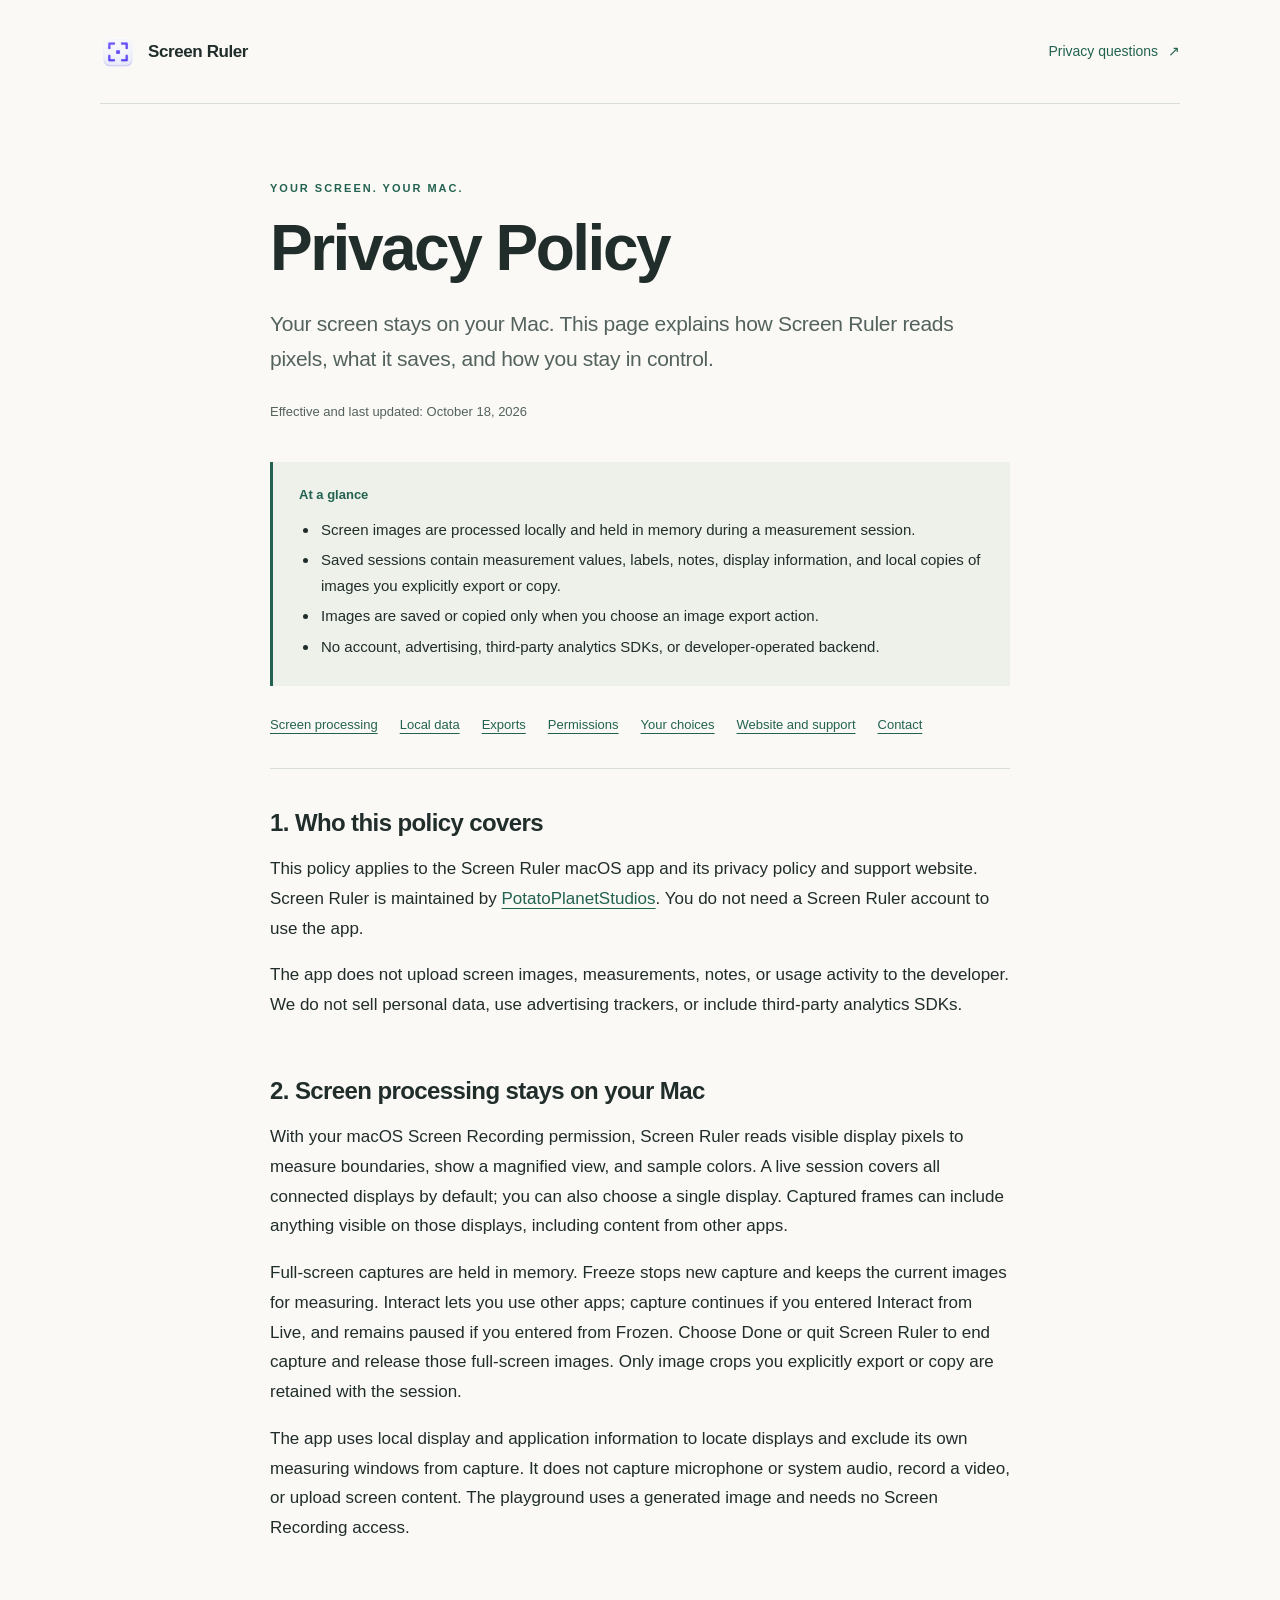
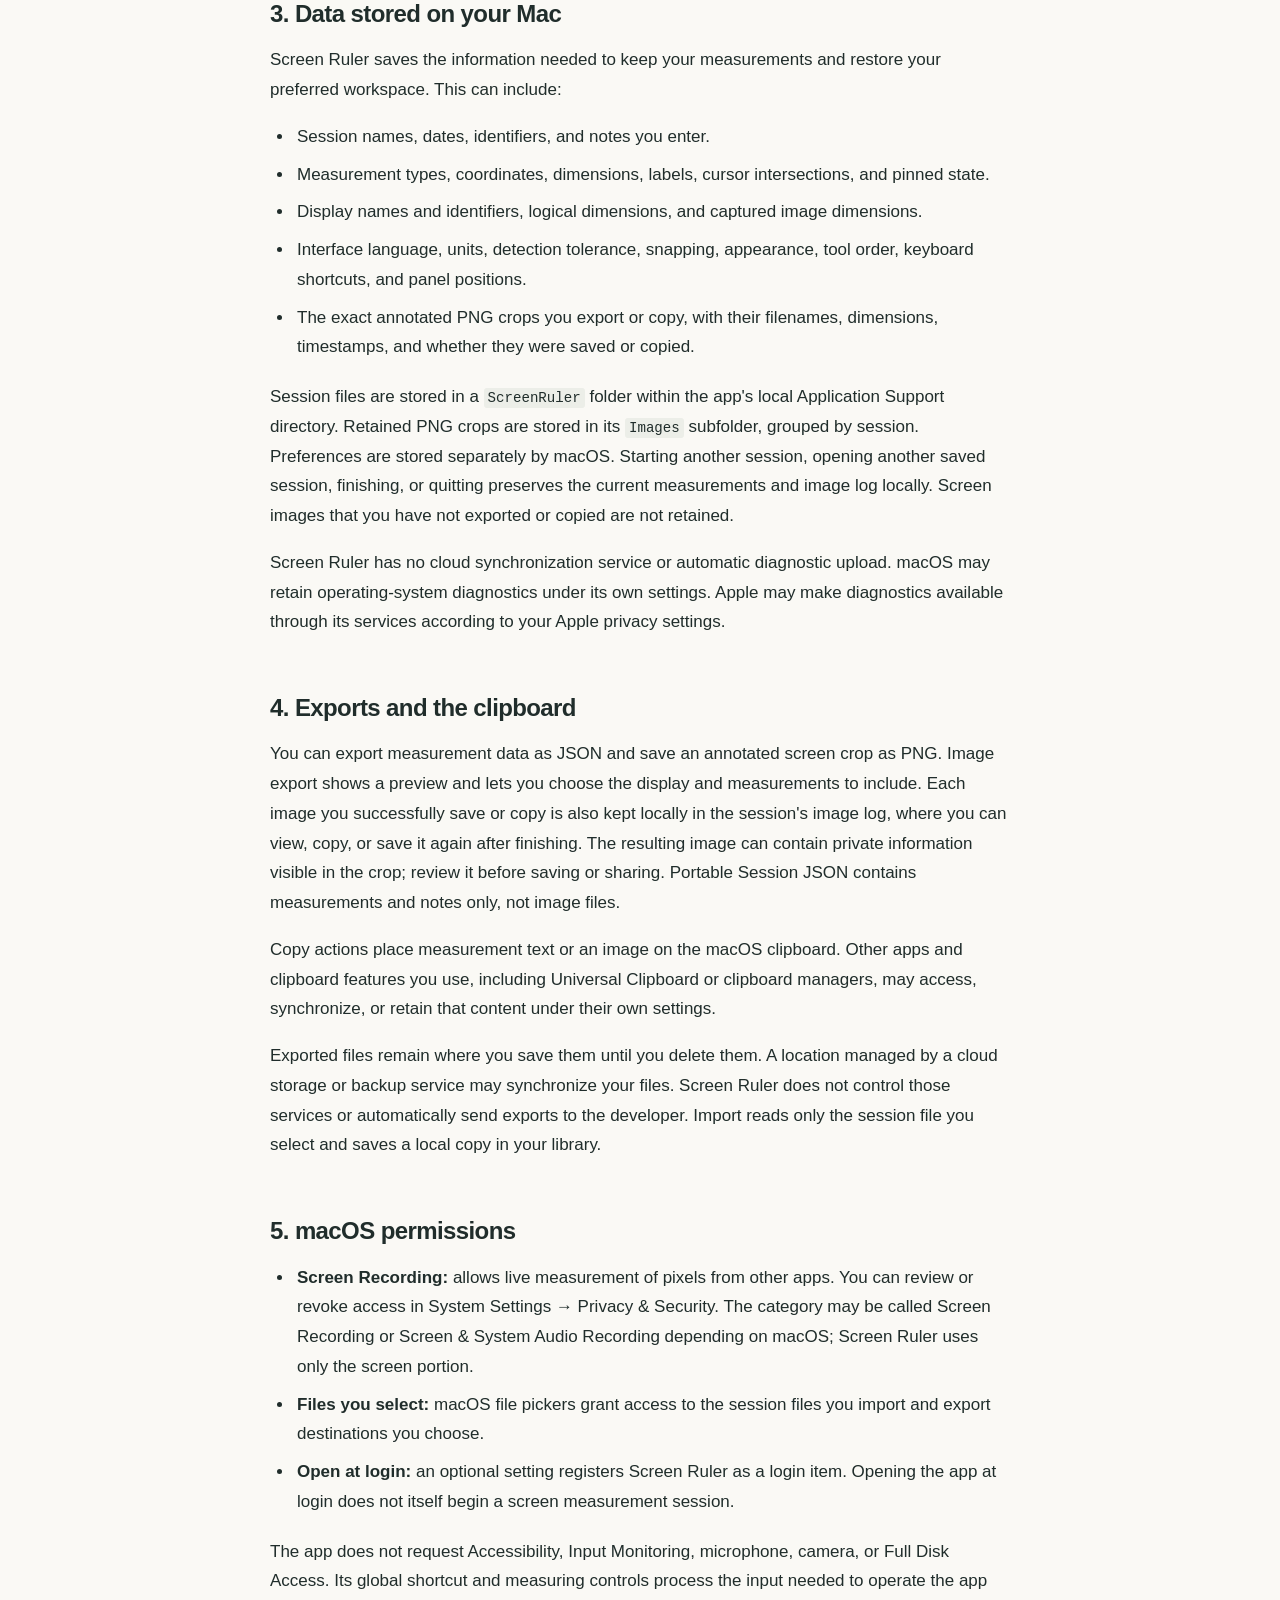
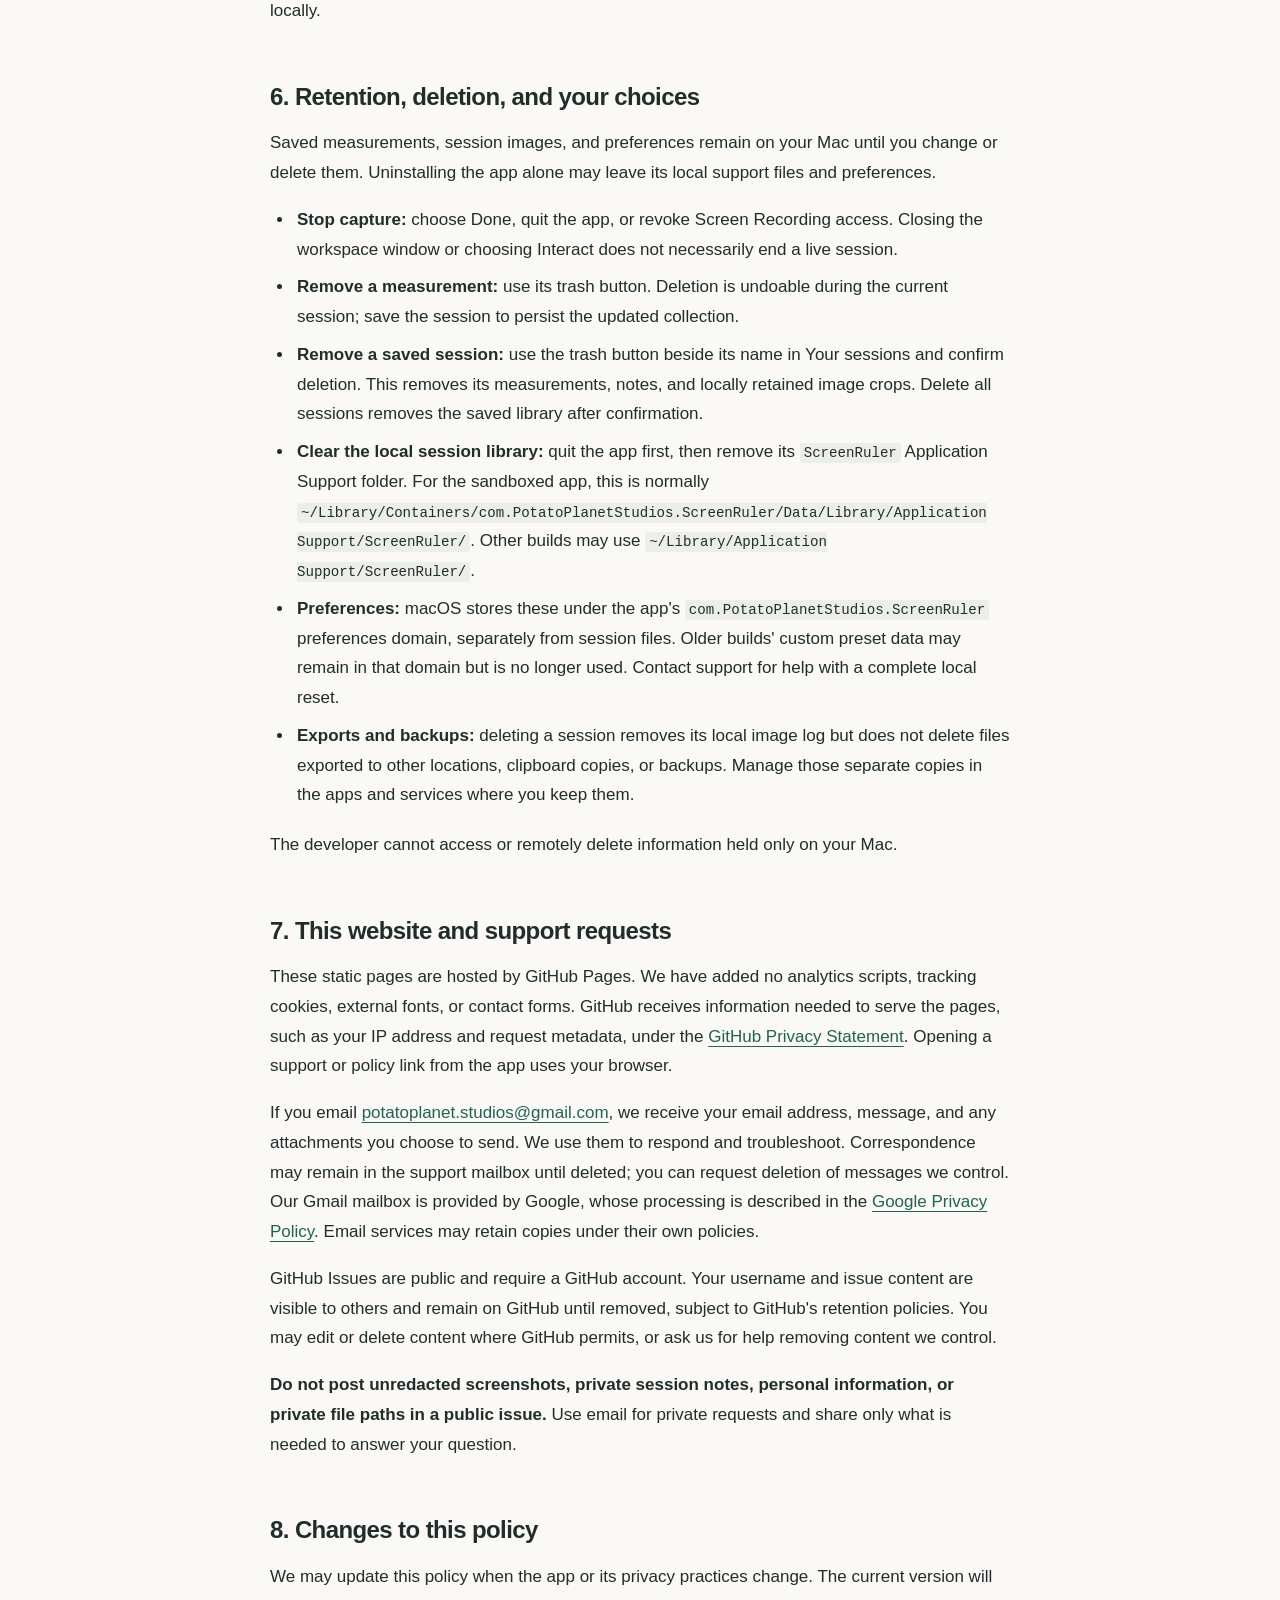
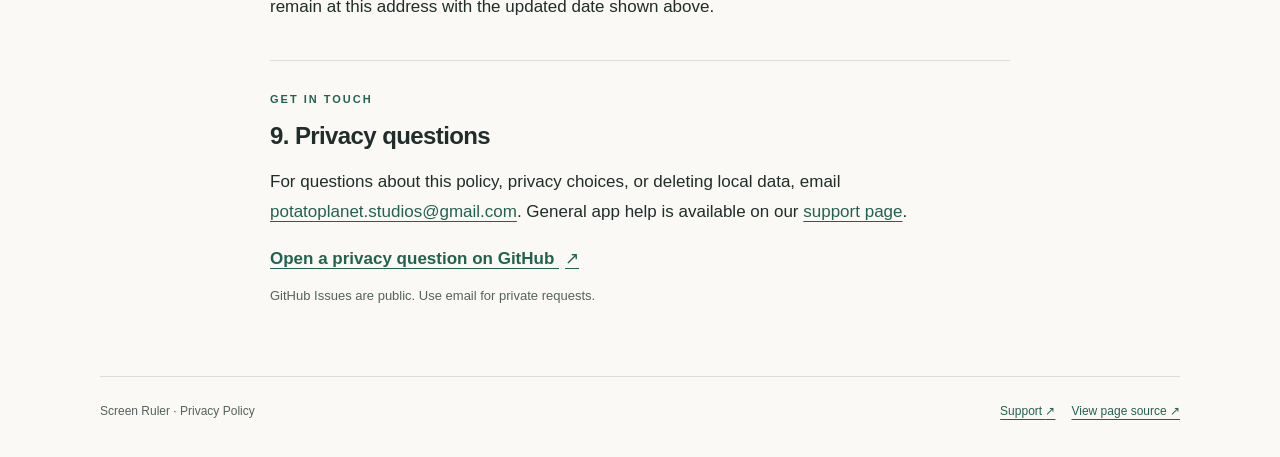
==== index.html @ 1a34c749 "Use Playground in support and privacy wording" ====
<!doctype html>
<html lang="en">
  <head>
    <meta charset="utf-8">
    <meta name="viewport" content="width=device-width, initial-scale=1">
    <meta name="description" content="Screen Ruler privacy policy: local screen processing, saved measurements, image exports, permissions, and your privacy choices.">
    <meta name="color-scheme" content="light">
    <title>Privacy Policy · Screen Ruler</title>
    <link rel="canonical" href="https://potatoplaneta.github.io/screen-ruler-privacy/">
    <link rel="icon" type="image/png" sizes="32x32" href="favicon-32.png?v=datum-1">
    <link rel="icon" type="image/png" sizes="16x16" href="favicon-16.png?v=datum-1">
    <link rel="stylesheet" href="styles.css">
  </head>
  <body>
    <a class="skip-link" href="#policy">Skip to privacy policy</a>
    <header class="site-header">
      <a class="brand" href="./" aria-label="Screen Ruler privacy policy home">
        <img src="app-icon.png?v=datum-1" srcset="app-icon.png?v=datum-1 1x, app-icon-512.png?v=datum-1 2x" alt="" width="36" height="36">
        <span>Screen Ruler</span>
      </a>
      <a class="header-link" href="#contact">Privacy questions <span aria-hidden="true">↗</span></a>
    </header>
    <main id="policy">
      <div class="introduction">
        <p class="eyebrow">YOUR SCREEN. YOUR MAC.</p>
        <h1>Privacy Policy</h1>
        <p class="lead">Your screen stays on your Mac. This page explains how Screen Ruler reads pixels, what it saves, and how you stay in control.</p>
        <p class="updated">Effective and last updated: <time datetime="2026-10-18">October 18, 2026</time></p>
      </div>
      <aside class="overview" aria-label="Privacy at a glance">
        <p>At a glance</p>
        <ul>
          <li>Screen images are processed locally and held in memory during a measurement session.</li>
          <li>Saved sessions contain measurement values, labels, notes, display information, and local copies of images you explicitly export or copy.</li>
          <li>Images are saved or copied only when you choose an image export action.</li>
          <li>No account, advertising, third-party analytics SDKs, or developer-operated backend.</li>
        </ul>
      </aside>
      <nav class="contents" aria-label="Policy sections">
        <a href="#screen">Screen processing</a>
        <a href="#local-data">Local data</a>
        <a href="#exports">Exports</a>
        <a href="#permissions">Permissions</a>
        <a href="#your-choices">Your choices</a>
        <a href="#website">Website and support</a>
        <a href="#contact">Contact</a>
      </nav>
      <section id="scope">
        <h2>1. Who this policy covers</h2>
        <p>This policy applies to the Screen Ruler macOS app and its privacy policy and support website. Screen Ruler is maintained by <a href="https://github.com/potatoplaneta">PotatoPlanetStudios</a>. You do not need a Screen Ruler account to use the app.</p>
        <p>The app does not upload screen images, measurements, notes, or usage activity to the developer. We do not sell personal data, use advertising trackers, or include third-party analytics SDKs.</p>
      </section>
      <section id="screen">
        <h2>2. Screen processing stays on your Mac</h2>
        <p>With your macOS Screen Recording permission, Screen Ruler reads visible display pixels to measure boundaries, show a magnified view, and sample colors. A live session covers all connected displays by default; you can also choose a single display. Captured frames can include anything visible on those displays, including content from other apps.</p>
        <p>Full-screen captures are held in memory. Freeze stops new capture and keeps the current images for measuring. Interact lets you use other apps; capture continues if you entered Interact from Live, and remains paused if you entered from Frozen. Choose Done or quit Screen Ruler to end capture and release those full-screen images. Only image crops you explicitly export or copy are retained with the session.</p>
        <p>The app uses local display and application information to locate displays and exclude its own measuring windows from capture. It does not capture microphone or system audio, record a video, or upload screen content. The playground uses a generated image and needs no Screen Recording access.</p>
      </section>
      <section id="local-data">
        <h2>3. Data stored on your Mac</h2>
        <p>Screen Ruler saves the information needed to keep your measurements and restore your preferred workspace. This can include:</p>
        <ul>
          <li>Session names, dates, identifiers, and notes you enter.</li>
          <li>Measurement types, coordinates, dimensions, labels, cursor intersections, and pinned state.</li>
          <li>Display names and identifiers, logical dimensions, and captured image dimensions.</li>
          <li>Interface language, units, detection tolerance, snapping, appearance, tool order, keyboard shortcuts, and panel positions.</li>
          <li>The exact annotated PNG crops you export or copy, with their filenames, dimensions, timestamps, and whether they were saved or copied.</li>
        </ul>
        <p>Session files are stored in a <code>ScreenRuler</code> folder within the app's local Application Support directory. Retained PNG crops are stored in its <code>Images</code> subfolder, grouped by session. Preferences are stored separately by macOS. Starting another session, opening another saved session, finishing, or quitting preserves the current measurements and image log locally. Screen images that you have not exported or copied are not retained.</p>
        <p>Screen Ruler has no cloud synchronization service or automatic diagnostic upload. macOS may retain operating-system diagnostics under its own settings. Apple may make diagnostics available through its services according to your Apple privacy settings.</p>
      </section>
      <section id="exports">
        <h2>4. Exports and the clipboard</h2>
        <p>You can export measurement data as JSON and save an annotated screen crop as PNG. Image export shows a preview and lets you choose the display and measurements to include. Each image you successfully save or copy is also kept locally in the session's image log, where you can view, copy, or save it again after finishing. The resulting image can contain private information visible in the crop; review it before saving or sharing. Portable Session JSON contains measurements and notes only, not image files.</p>
        <p>Copy actions place measurement text or an image on the macOS clipboard. Other apps and clipboard features you use, including Universal Clipboard or clipboard managers, may access, synchronize, or retain that content under their own settings.</p>
        <p>Exported files remain where you save them until you delete them. A location managed by a cloud storage or backup service may synchronize your files. Screen Ruler does not control those services or automatically send exports to the developer. Import reads only the session file you select and saves a local copy in your library.</p>
      </section>
      <section id="permissions">
        <h2>5. macOS permissions</h2>
        <ul>
          <li><strong>Screen Recording:</strong> allows live measurement of pixels from other apps. You can review or revoke access in System Settings → Privacy &amp; Security. The category may be called Screen Recording or Screen &amp; System Audio Recording depending on macOS; Screen Ruler uses only the screen portion.</li>
          <li><strong>Files you select:</strong> macOS file pickers grant access to the session files you import and export destinations you choose.</li>
          <li><strong>Open at login:</strong> an optional setting registers Screen Ruler as a login item. Opening the app at login does not itself begin a screen measurement session.</li>
        </ul>
        <p>The app does not request Accessibility, Input Monitoring, microphone, camera, or Full Disk Access. Its global shortcut and measuring controls process the input needed to operate the app locally.</p>
      </section>
      <section id="your-choices">
        <h2>6. Retention, deletion, and your choices</h2>
        <p>Saved measurements, session images, and preferences remain on your Mac until you change or delete them. Uninstalling the app alone may leave its local support files and preferences.</p>
        <ul>
          <li><strong>Stop capture:</strong> choose Done, quit the app, or revoke Screen Recording access. Closing the workspace window or choosing Interact does not necessarily end a live session.</li>
          <li><strong>Remove a measurement:</strong> use its trash button. Deletion is undoable during the current session; save the session to persist the updated collection.</li>
          <li><strong>Remove a saved session:</strong> use the trash button beside its name in Your sessions and confirm deletion. This removes its measurements, notes, and locally retained image crops. Delete all sessions removes the saved library after confirmation.</li>
          <li><strong>Clear the local session library:</strong> quit the app first, then remove its <code>ScreenRuler</code> Application Support folder. For the sandboxed app, this is normally <code>~/Library/Containers/com.PotatoPlanetStudios.ScreenRuler/Data/Library/Application Support/ScreenRuler/</code>. Other builds may use <code>~/Library/Application Support/ScreenRuler/</code>.</li>
          <li><strong>Preferences:</strong> macOS stores these under the app's <code>com.PotatoPlanetStudios.ScreenRuler</code> preferences domain, separately from session files. Older builds' custom preset data may remain in that domain but is no longer used. Contact support for help with a complete local reset.</li>
          <li><strong>Exports and backups:</strong> deleting a session removes its local image log but does not delete files exported to other locations, clipboard copies, or backups. Manage those separate copies in the apps and services where you keep them.</li>
        </ul>
        <p>The developer cannot access or remotely delete information held only on your Mac.</p>
      </section>
      <section id="website">
        <h2>7. This website and support requests</h2>
        <p>These static pages are hosted by GitHub Pages. We have added no analytics scripts, tracking cookies, external fonts, or contact forms. GitHub receives information needed to serve the pages, such as your IP address and request metadata, under the <a href="https://docs.github.com/en/site-policy/privacy-policies/github-general-privacy-statement">GitHub Privacy Statement</a>. Opening a support or policy link from the app uses your browser.</p>
        <p>If you email <a href="mailto:potatoplanet.studios@gmail.com">potatoplanet.studios@gmail.com</a>, we receive your email address, message, and any attachments you choose to send. We use them to respond and troubleshoot. Correspondence may remain in the support mailbox until deleted; you can request deletion of messages we control. Our Gmail mailbox is provided by Google, whose processing is described in the <a href="https://policies.google.com/privacy">Google Privacy Policy</a>. Email services may retain copies under their own policies.</p>
        <p>GitHub Issues are public and require a GitHub account. Your username and issue content are visible to others and remain on GitHub until removed, subject to GitHub's retention policies. You may edit or delete content where GitHub permits, or ask us for help removing content we control.</p>
        <p><strong>Do not post unredacted screenshots, private session notes, personal information, or private file paths in a public issue.</strong> Use email for private requests and share only what is needed to answer your question.</p>
      </section>
      <section id="changes">
        <h2>8. Changes to this policy</h2>
        <p>We may update this policy when the app or its privacy practices change. The current version will remain at this address with the updated date shown above.</p>
      </section>
      <section id="contact" class="contact">
        <p class="eyebrow">GET IN TOUCH</p>
        <h2>9. Privacy questions</h2>
        <p>For questions about this policy, privacy choices, or deleting local data, email <a href="mailto:potatoplanet.studios@gmail.com?subject=Screen%20Ruler%20privacy">potatoplanet.studios@gmail.com</a>. General app help is available on our <a href="support.html">support page</a>.</p>
        <a class="contact-link" href="https://github.com/potatoplaneta/screen-ruler-privacy/issues/new?title=Privacy%20question">Open a privacy question on GitHub <span aria-hidden="true">↗</span></a>
        <p class="contact-note">GitHub Issues are public. Use email for private requests.</p>
      </section>
    </main>
    <footer class="site-footer">
      <span>Screen Ruler · Privacy Policy</span>
      <div class="footer-links">
        <a href="support.html">Support <span aria-hidden="true">↗</span></a>
        <a href="https://github.com/potatoplaneta/screen-ruler-privacy">View page source <span aria-hidden="true">↗</span></a>
      </div>
    </footer>
  </body>
</html>
---- styles.css ----
:root {
  color-scheme: light;
  --paper: #faf9f5;
  --ink: #202d2b;
  --muted: #54625e;
  --accent: #236251;
  --line: #d9ded7;
  font-family: -apple-system, BlinkMacSystemFont, "Segoe UI", sans-serif;
  background: var(--paper);
  color: var(--ink);
  font-synthesis: none;
}

* { box-sizing: border-box; }
body { margin: 0; font-size: 17px; line-height: 1.75; }
a { color: var(--accent); text-underline-offset: 4px; text-decoration-thickness: 1px; }
a:hover { text-decoration-thickness: 2px; }
a:focus-visible { outline: 3px solid var(--accent); outline-offset: 5px; border-radius: 2px; }
.site-header, .site-footer { width: min(1080px, calc(100% - 64px)); margin: 0 auto; display: flex; align-items: center; justify-content: space-between; gap: 24px; }
.site-header { min-height: 104px; border-bottom: 1px solid var(--line); }
.brand { display: inline-flex; align-items: center; gap: 12px; color: var(--ink); font-weight: 650; letter-spacing: -.4px; text-decoration: none; }
.brand img { display: block; }
.header-link { font-size: 14px; text-decoration: none; }
.header-link span, .contact-link span { margin-left: 6px; }
main { width: min(740px, calc(100% - 48px)); margin: 0 auto; }
.introduction { padding-top: 76px; }
.eyebrow { margin: 0 0 16px; color: var(--accent); font-size: 11px; line-height: 1.5; font-weight: 750; letter-spacing: 2px; }
h1 { margin: 0 0 24px; font-size: clamp(40px, 7vw, 64px); line-height: 1.1; font-weight: 650; letter-spacing: -2.5px; }
.lead { max-width: 690px; margin: 0 0 25px; color: var(--muted); font-size: 21px; line-height: 1.65; letter-spacing: -.3px; }
.updated { margin: 0; color: var(--muted); font-size: 13px; }
.overview { margin: 38px 0 28px; padding: 22px 26px; background: #edf1e9; border-left: 3px solid var(--accent); }
.overview > p:first-child { margin: 0 0 10px; font-size: 13px; font-weight: 750; color: var(--accent); }
.overview .contact-note { margin: 12px 0 0; }
.overview ul { margin: 0; padding-left: 20px; font-size: 15px; }
.overview li { padding-left: 2px; margin: 4px 0; }
.contents { display: flex; flex-wrap: wrap; gap: 10px 22px; padding: 0 0 31px; border-bottom: 1px solid var(--line); font-size: 13px; }
section { padding-top: 38px; scroll-margin-top: 24px; }
h2 { margin: 0 0 15px; font-size: 24px; font-weight: 650; line-height: 1.35; letter-spacing: -.6px; }
section p { margin: 0 0 17px; }
section ul { margin: 0 0 20px; padding-left: 24px; }
section li { margin: 8px 0; padding-left: 3px; }
strong { font-weight: 650; }
code { font-size: .83em; font-family: ui-monospace, SFMono-Regular, Consolas, monospace; background: #eceee8; border-radius: 3px; padding: 2px 4px; overflow-wrap: anywhere; }
.contact { margin: 39px 0 68px; padding: 30px 0 0; border-top: 1px solid var(--line); }
.contact .eyebrow { margin-bottom: 12px; }
.contact-link { display: inline-block; font-weight: 650; }
.contact-note { margin-top: 12px; color: var(--muted); font-size: 13px; }
.site-footer { padding: 24px 0 35px; border-top: 1px solid var(--line); color: var(--muted); font-size: 12px; }
.footer-links { display: flex; flex-wrap: wrap; gap: 16px; }
.skip-link { position: absolute; top: 12px; left: 16px; padding: 8px 12px; z-index: 1; background: var(--paper); transform: translateY(-160%); }
.skip-link:focus { transform: translateY(0); }

@media (max-width: 600px) {
  body { font-size: 16px; }
  .site-header, .site-footer { width: calc(100% - 40px); }
  .site-header { min-height: 85px; gap: 12px; }
  .brand { font-size: 15px; gap: 9px; }
  .brand img { width: 29px; height: 29px; }
  .header-link { font-size: 12px; }
  main { width: calc(100% - 40px); }
  .introduction { padding-top: 46px; }
  h1 { letter-spacing: -1.7px; }
  .lead { font-size: 18px; }
  .overview { padding: 18px 20px; }
  h2 { font-size: 22px; }
  .contents { gap: 10px 19px; }
  .site-footer { align-items: flex-start; flex-direction: column; gap: 8px; }
}

@media print {
  :root { background: white; color: black; }
  body { font-size: 11pt; line-height: 1.5; }
  main { width: 100%; }
  .site-header, .site-footer, .contents, .skip-link { display: none; }
  .introduction { padding-top: 0; }
  h1 { font-size: 30pt; }
  .lead { font-size: 13pt; }
  section { padding-top: 18px; }
  h2 { font-size: 15pt; break-after: avoid; }
  .overview { break-inside: avoid; }
  a { color: black; }
  .contact { margin-bottom: 0; }
}
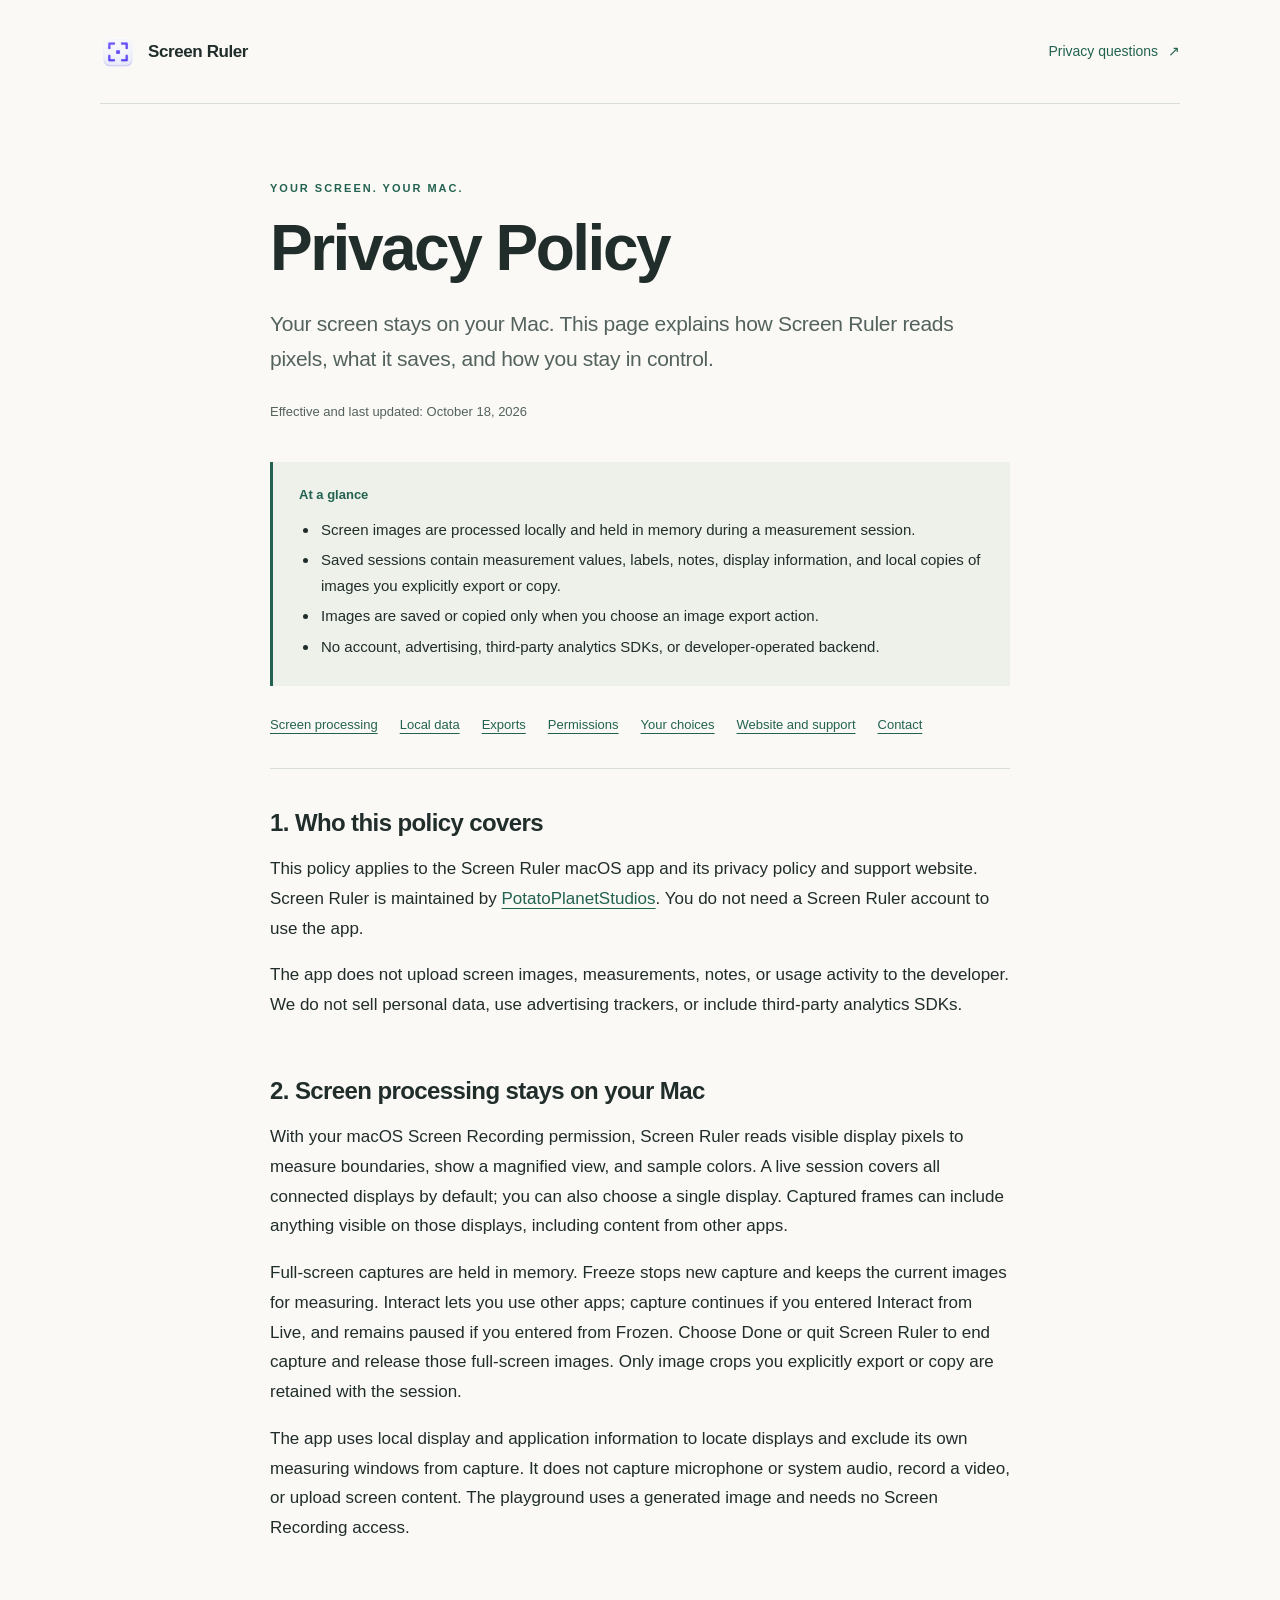
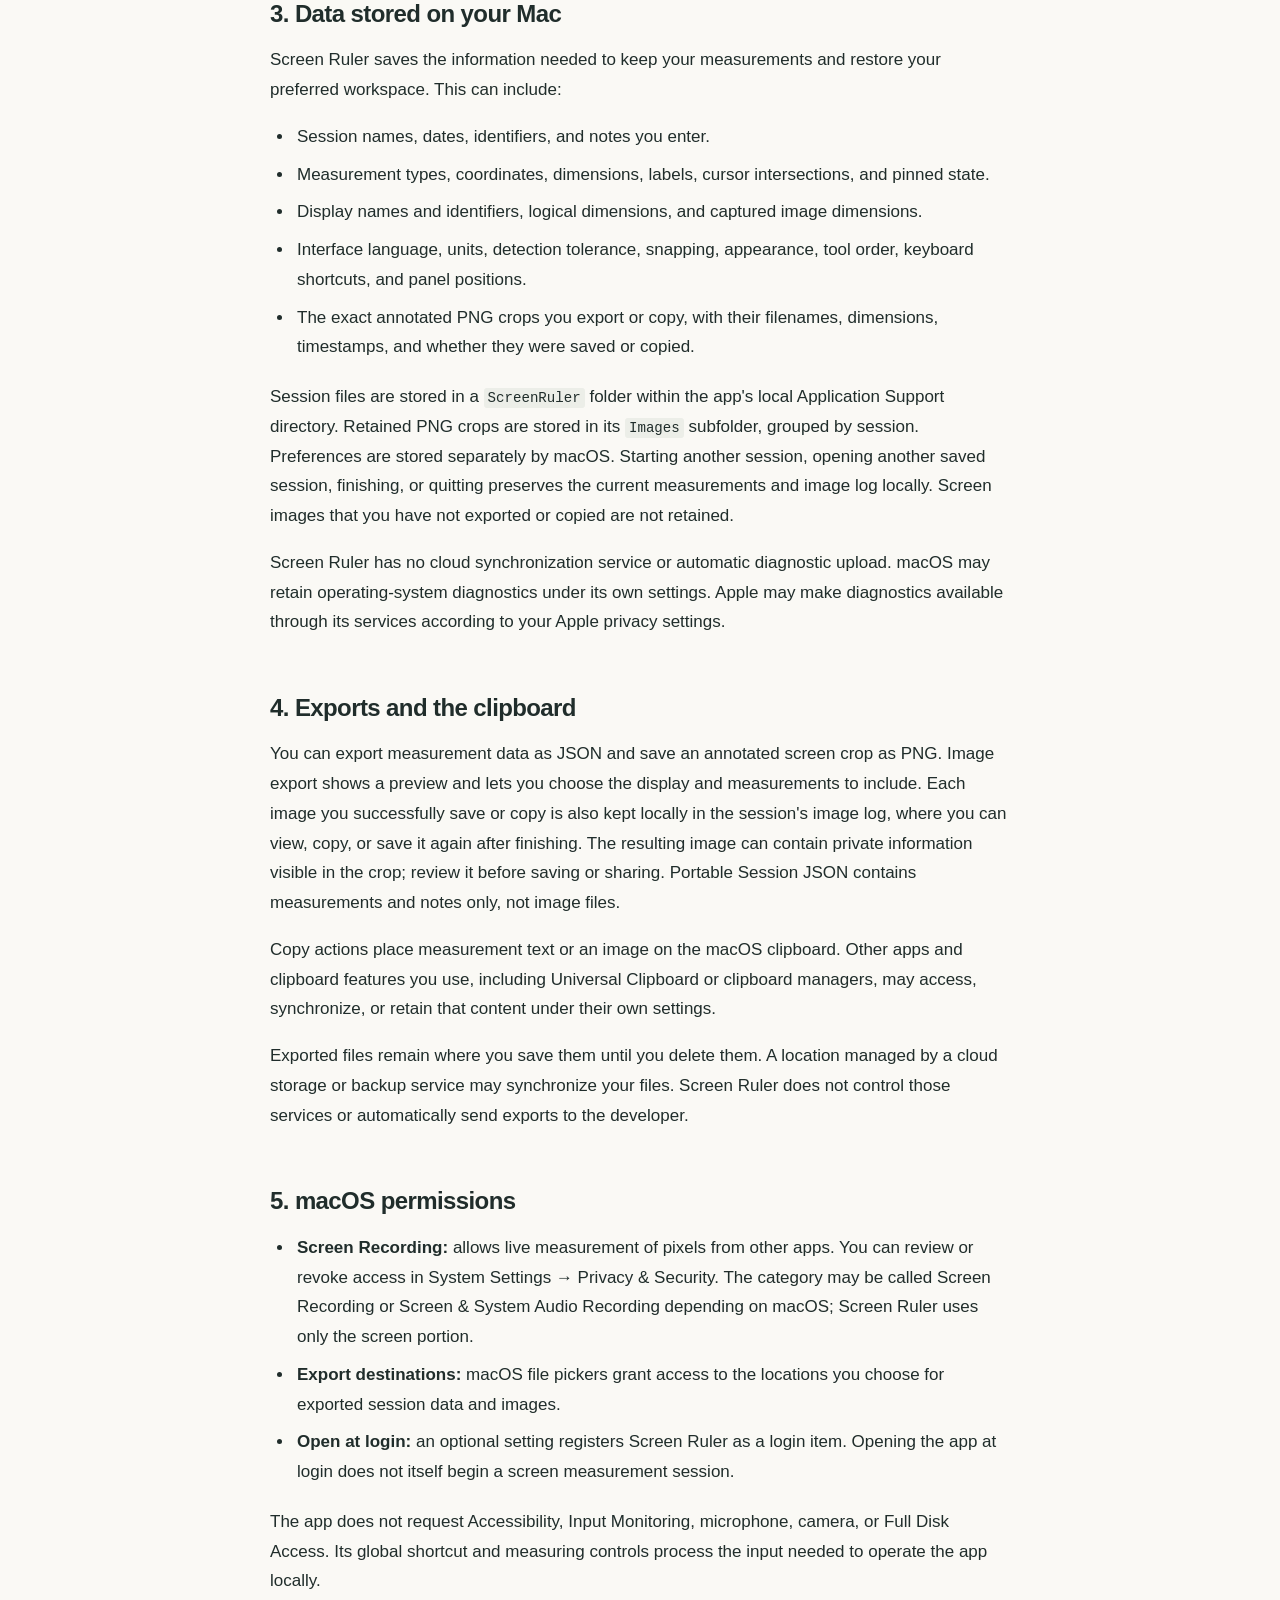
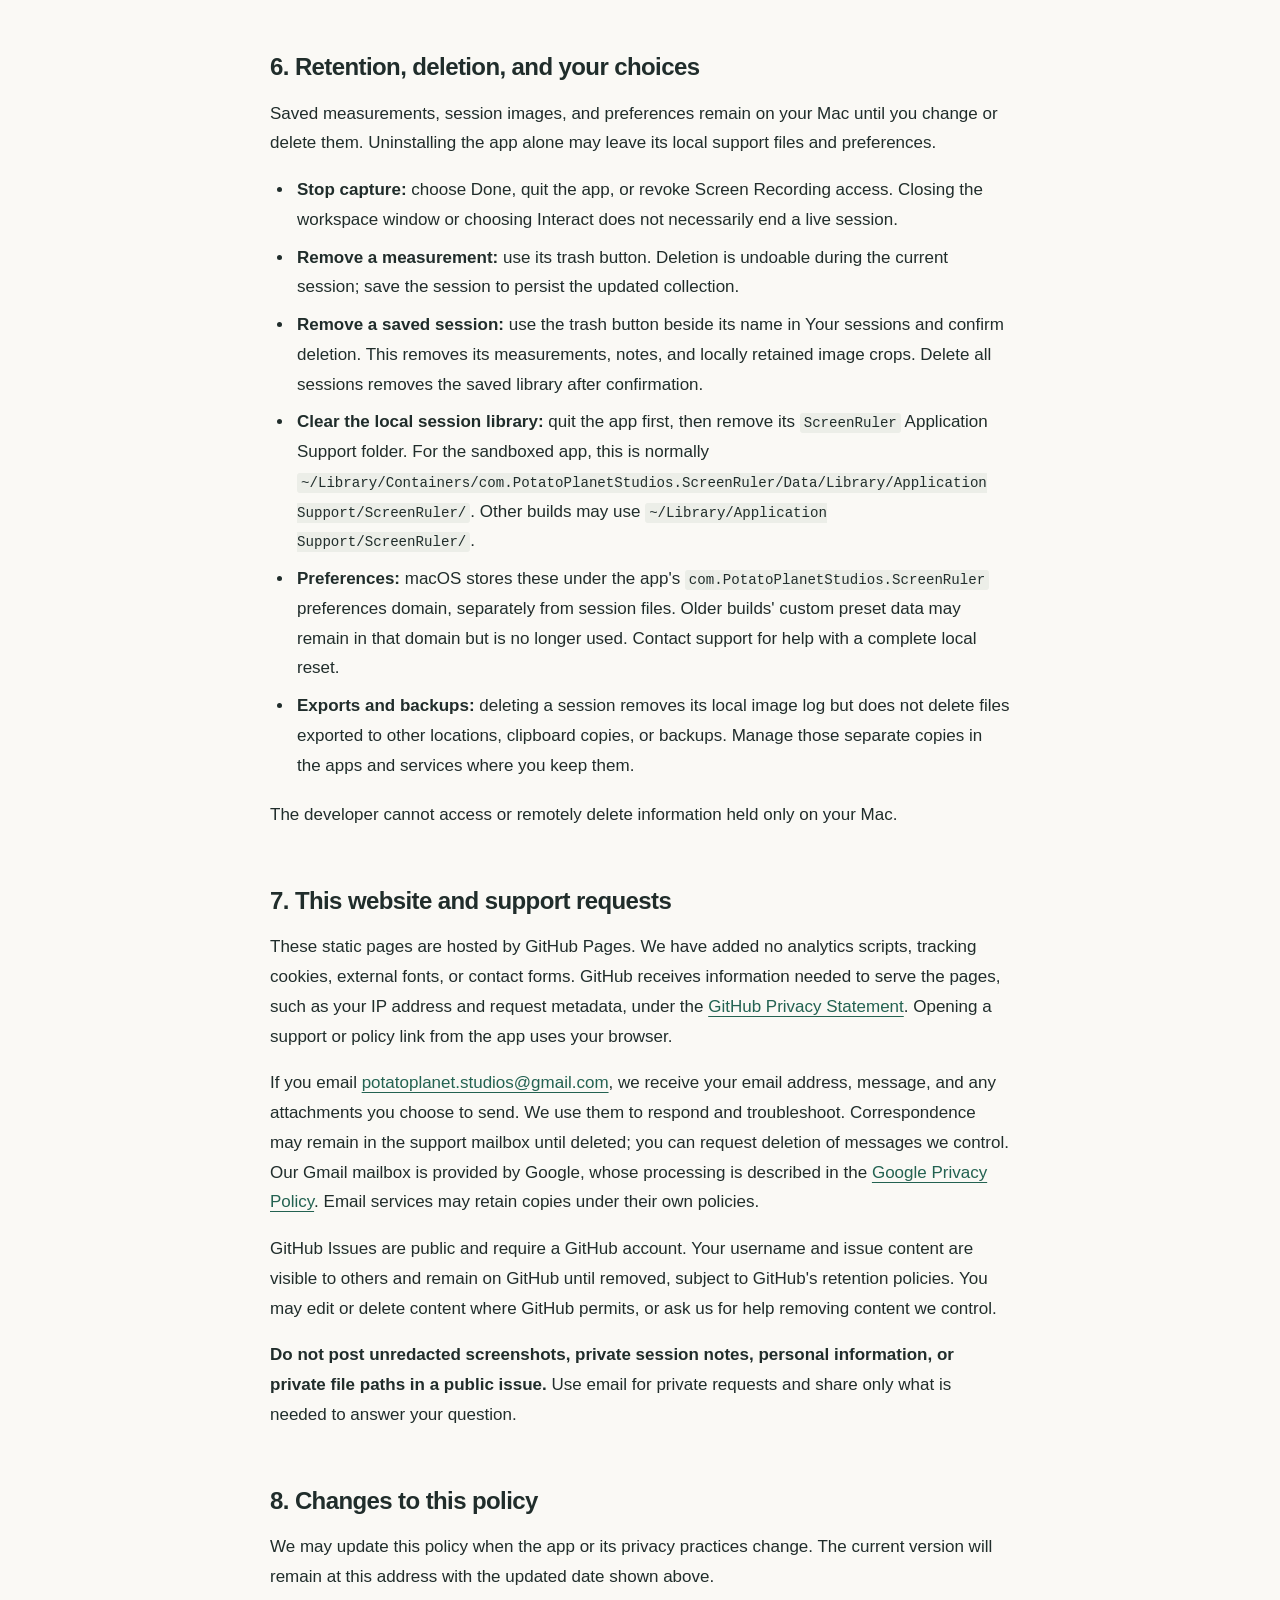
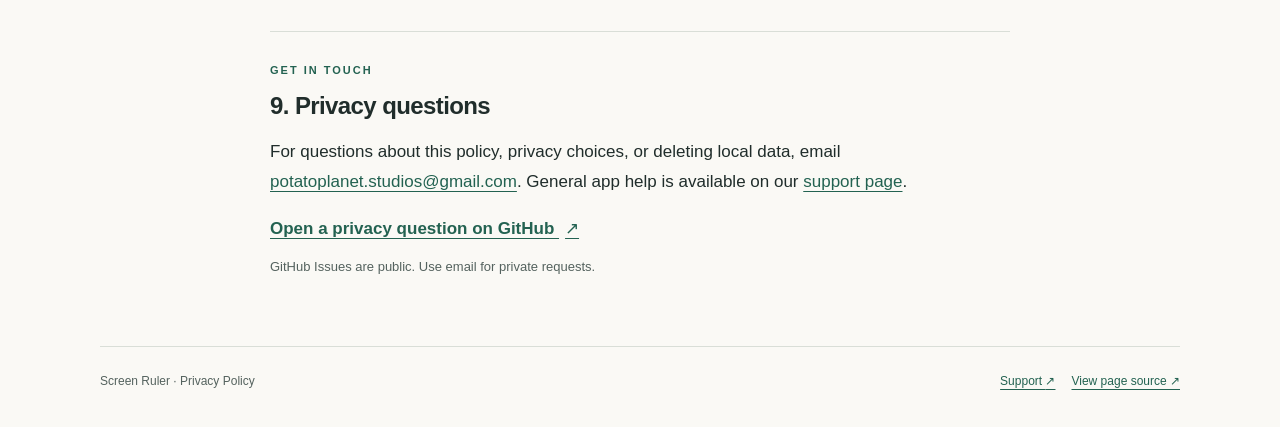
==== commit c3358e39: "Remove session import from support and privacy documentation" ====
--- a/index.html
+++ b/index.html
@@ -73,13 +73,13 @@
         <h2>4. Exports and the clipboard</h2>
         <p>You can export measurement data as JSON and save an annotated screen crop as PNG. Image export shows a preview and lets you choose the display and measurements to include. Each image you successfully save or copy is also kept locally in the session's image log, where you can view, copy, or save it again after finishing. The resulting image can contain private information visible in the crop; review it before saving or sharing. Portable Session JSON contains measurements and notes only, not image files.</p>
         <p>Copy actions place measurement text or an image on the macOS clipboard. Other apps and clipboard features you use, including Universal Clipboard or clipboard managers, may access, synchronize, or retain that content under their own settings.</p>
-        <p>Exported files remain where you save them until you delete them. A location managed by a cloud storage or backup service may synchronize your files. Screen Ruler does not control those services or automatically send exports to the developer. Import reads only the session file you select and saves a local copy in your library.</p>
+        <p>Exported files remain where you save them until you delete them. A location managed by a cloud storage or backup service may synchronize your files. Screen Ruler does not control those services or automatically send exports to the developer.</p>
       </section>
       <section id="permissions">
         <h2>5. macOS permissions</h2>
         <ul>
           <li><strong>Screen Recording:</strong> allows live measurement of pixels from other apps. You can review or revoke access in System Settings → Privacy &amp; Security. The category may be called Screen Recording or Screen &amp; System Audio Recording depending on macOS; Screen Ruler uses only the screen portion.</li>
-          <li><strong>Files you select:</strong> macOS file pickers grant access to the session files you import and export destinations you choose.</li>
+          <li><strong>Export destinations:</strong> macOS file pickers grant access to the locations you choose for exported session data and images.</li>
           <li><strong>Open at login:</strong> an optional setting registers Screen Ruler as a login item. Opening the app at login does not itself begin a screen measurement session.</li>
         </ul>
         <p>The app does not request Accessibility, Input Monitoring, microphone, camera, or Full Disk Access. Its global shortcut and measuring controls process the input needed to operate the app locally.</p>
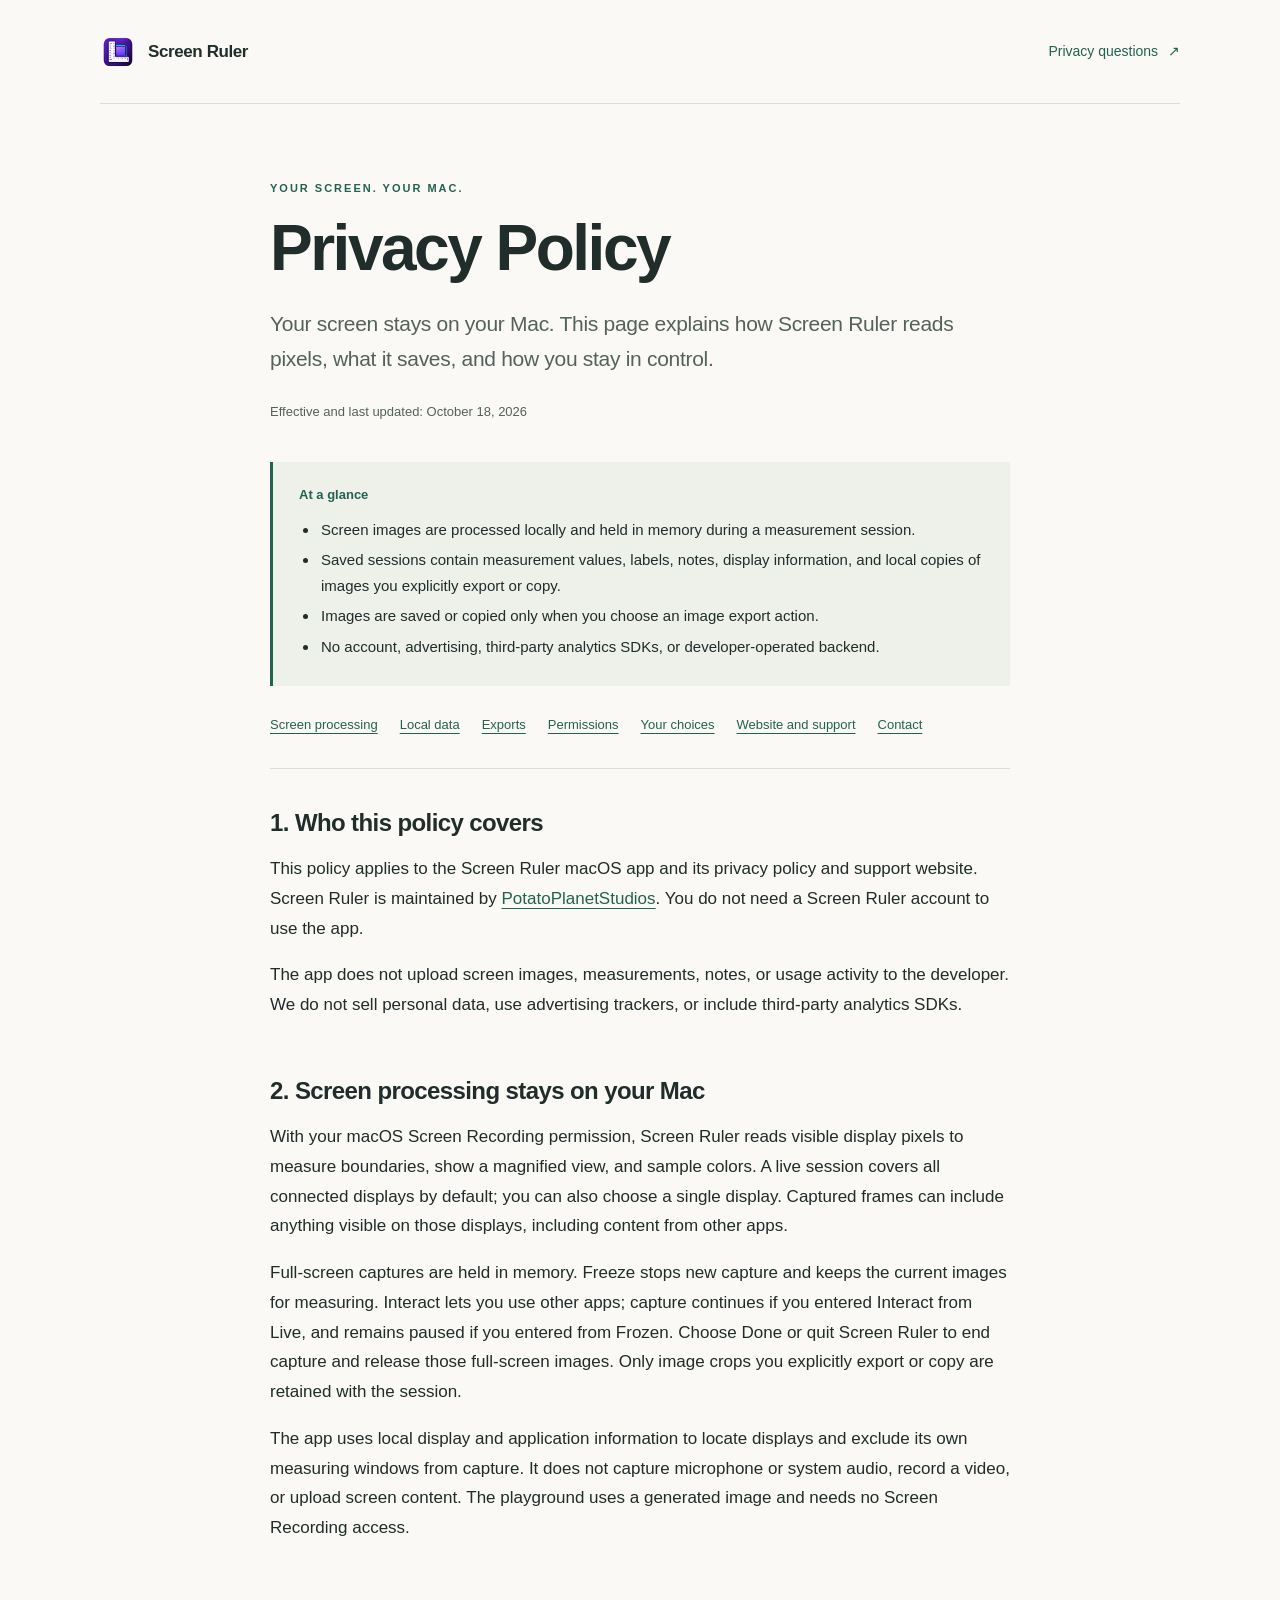
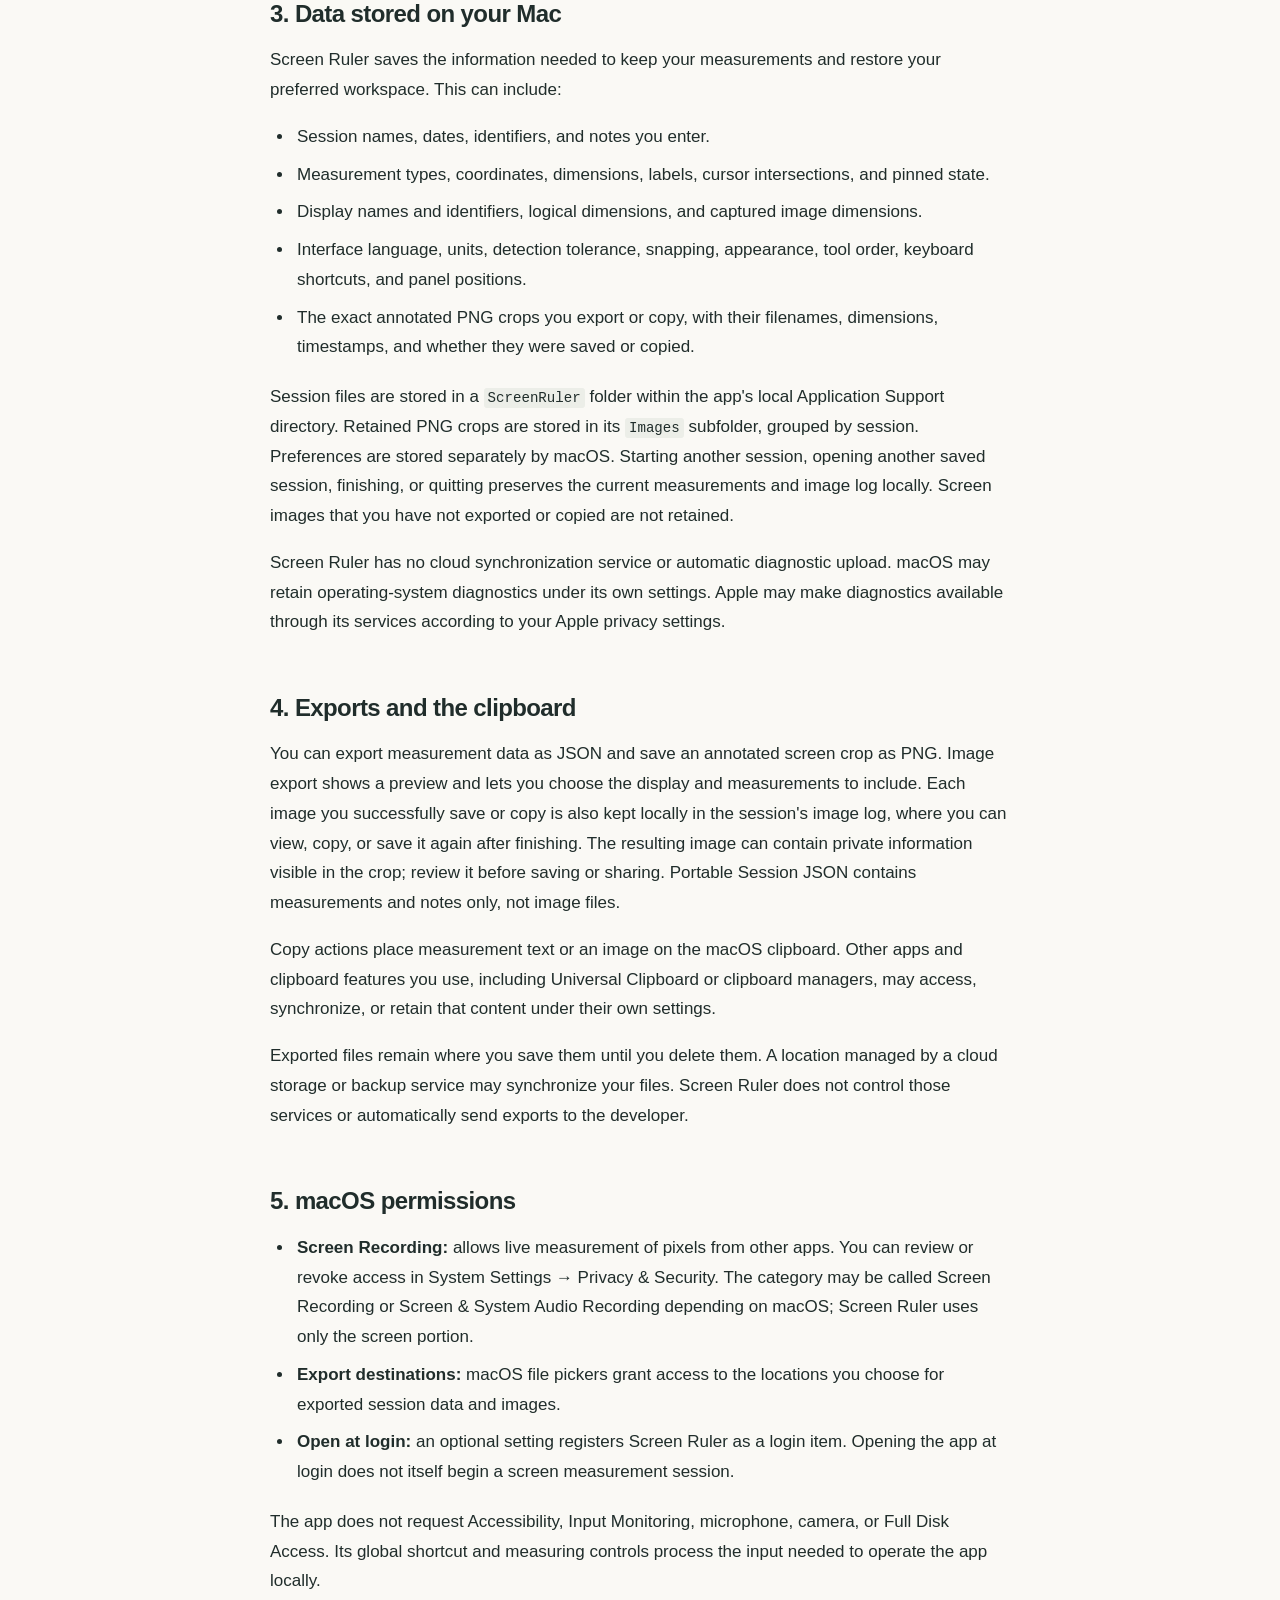
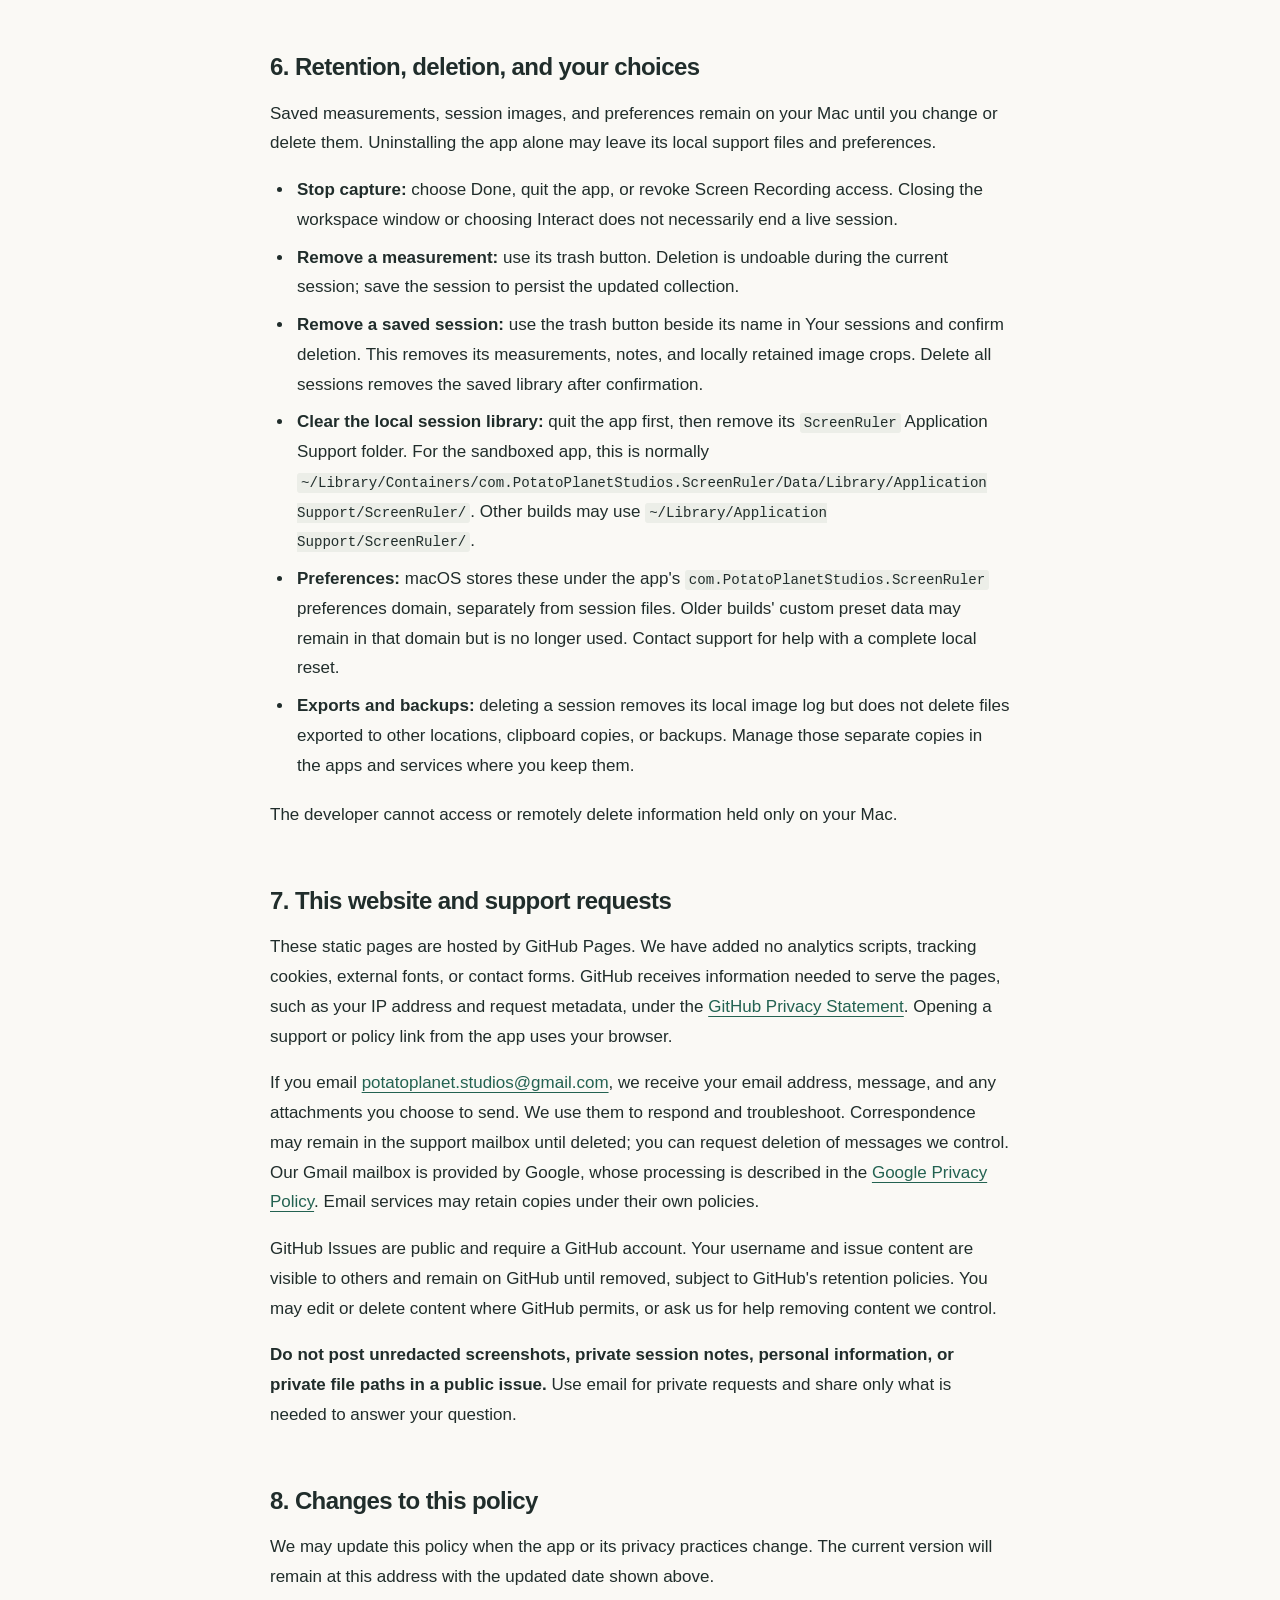
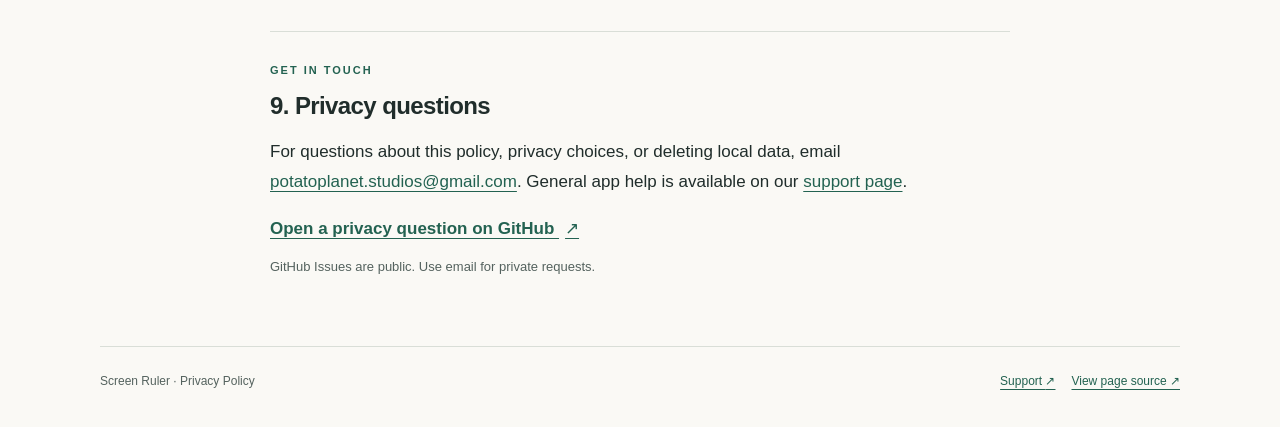
==== commit be268242: "Update site artwork to the balanced Datum Corner app icon Use the matching production 256/512 px ico" ====
--- a/index.html
+++ b/index.html
@@ -7,15 +7,15 @@
     <meta name="color-scheme" content="light">
     <title>Privacy Policy · Screen Ruler</title>
     <link rel="canonical" href="https://potatoplaneta.github.io/screen-ruler-privacy/">
-    <link rel="icon" type="image/png" sizes="32x32" href="favicon-32.png?v=datum-1">
-    <link rel="icon" type="image/png" sizes="16x16" href="favicon-16.png?v=datum-1">
+    <link rel="icon" type="image/png" sizes="32x32" href="favicon-32.png?v=datum-corner-2d">
+    <link rel="icon" type="image/png" sizes="16x16" href="favicon-16.png?v=datum-corner-2d">
     <link rel="stylesheet" href="styles.css">
   </head>
   <body>
     <a class="skip-link" href="#policy">Skip to privacy policy</a>
     <header class="site-header">
       <a class="brand" href="./" aria-label="Screen Ruler privacy policy home">
-        <img src="app-icon.png?v=datum-1" srcset="app-icon.png?v=datum-1 1x, app-icon-512.png?v=datum-1 2x" alt="" width="36" height="36">
+        <img src="app-icon.png?v=datum-corner-2d" srcset="app-icon.png?v=datum-corner-2d 1x, app-icon-512.png?v=datum-corner-2d 2x" alt="" width="36" height="36">
         <span>Screen Ruler</span>
       </a>
       <a class="header-link" href="#contact">Privacy questions <span aria-hidden="true">↗</span></a>
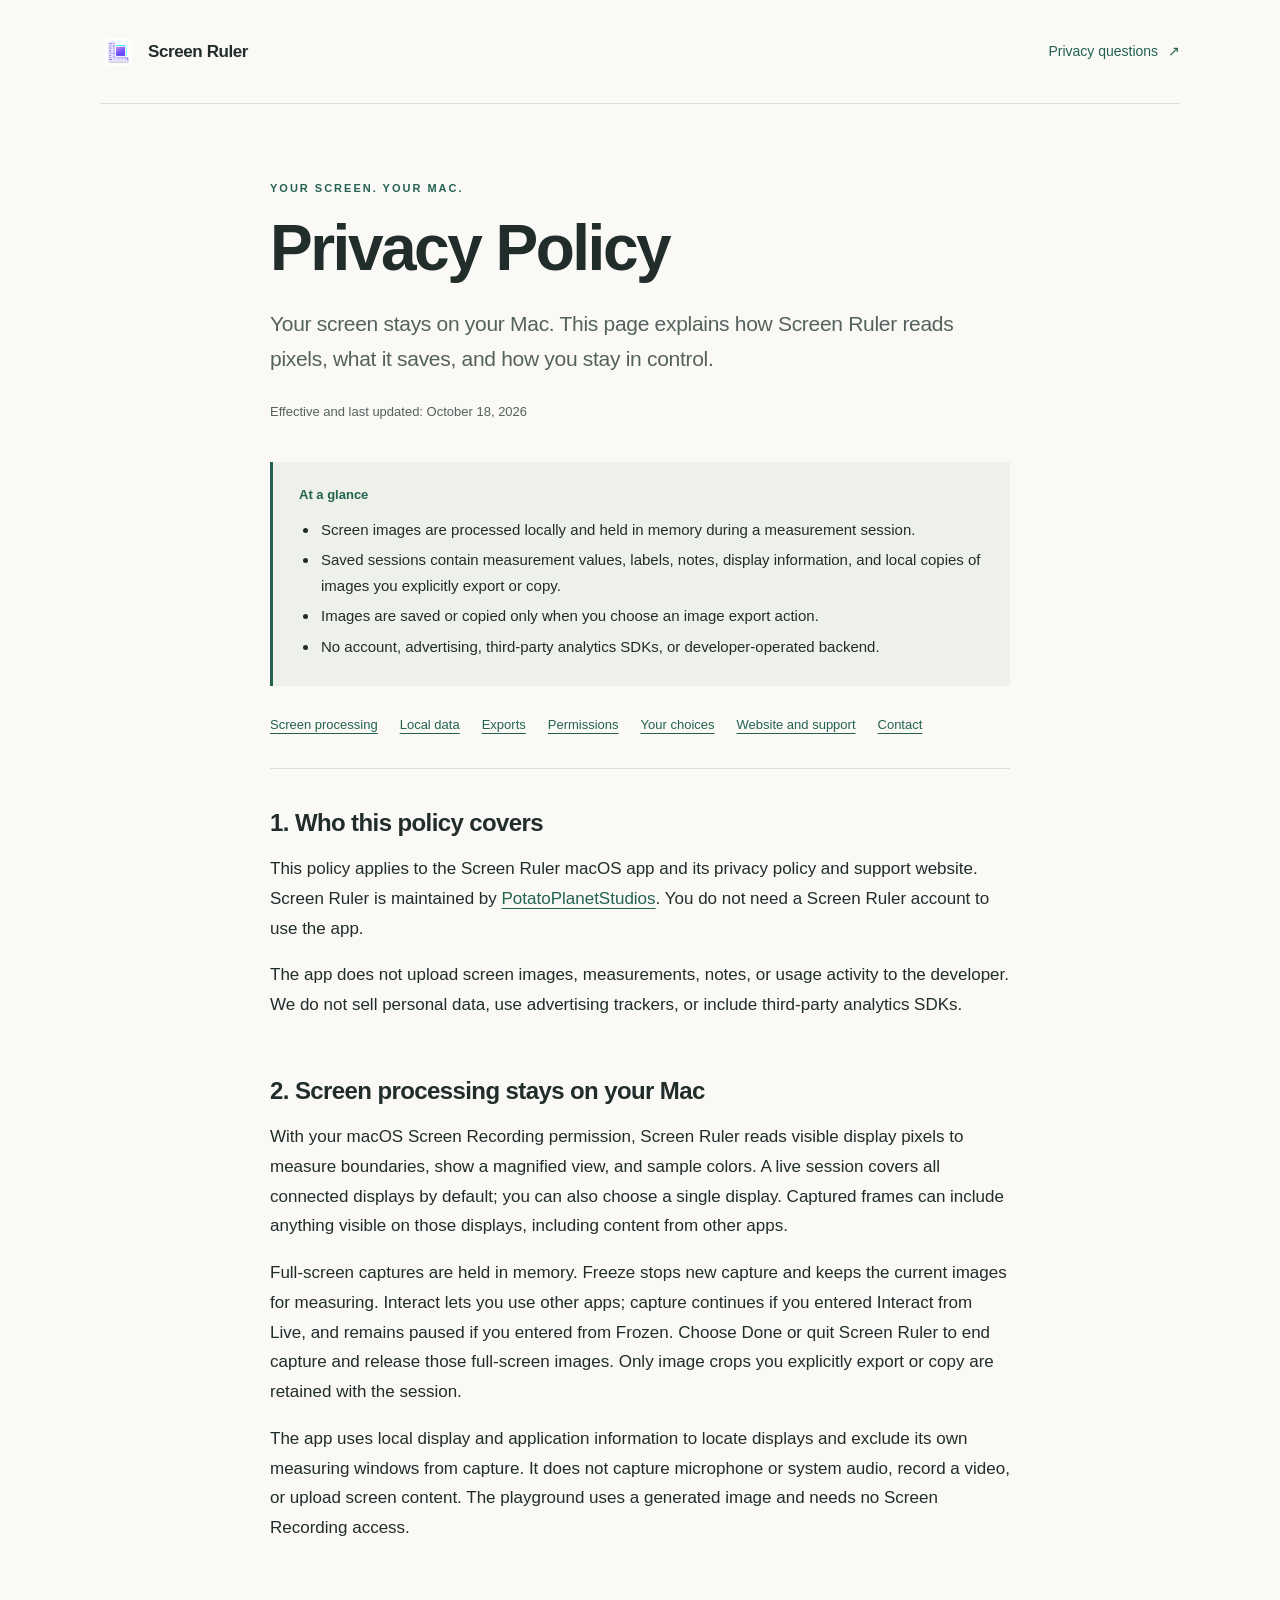
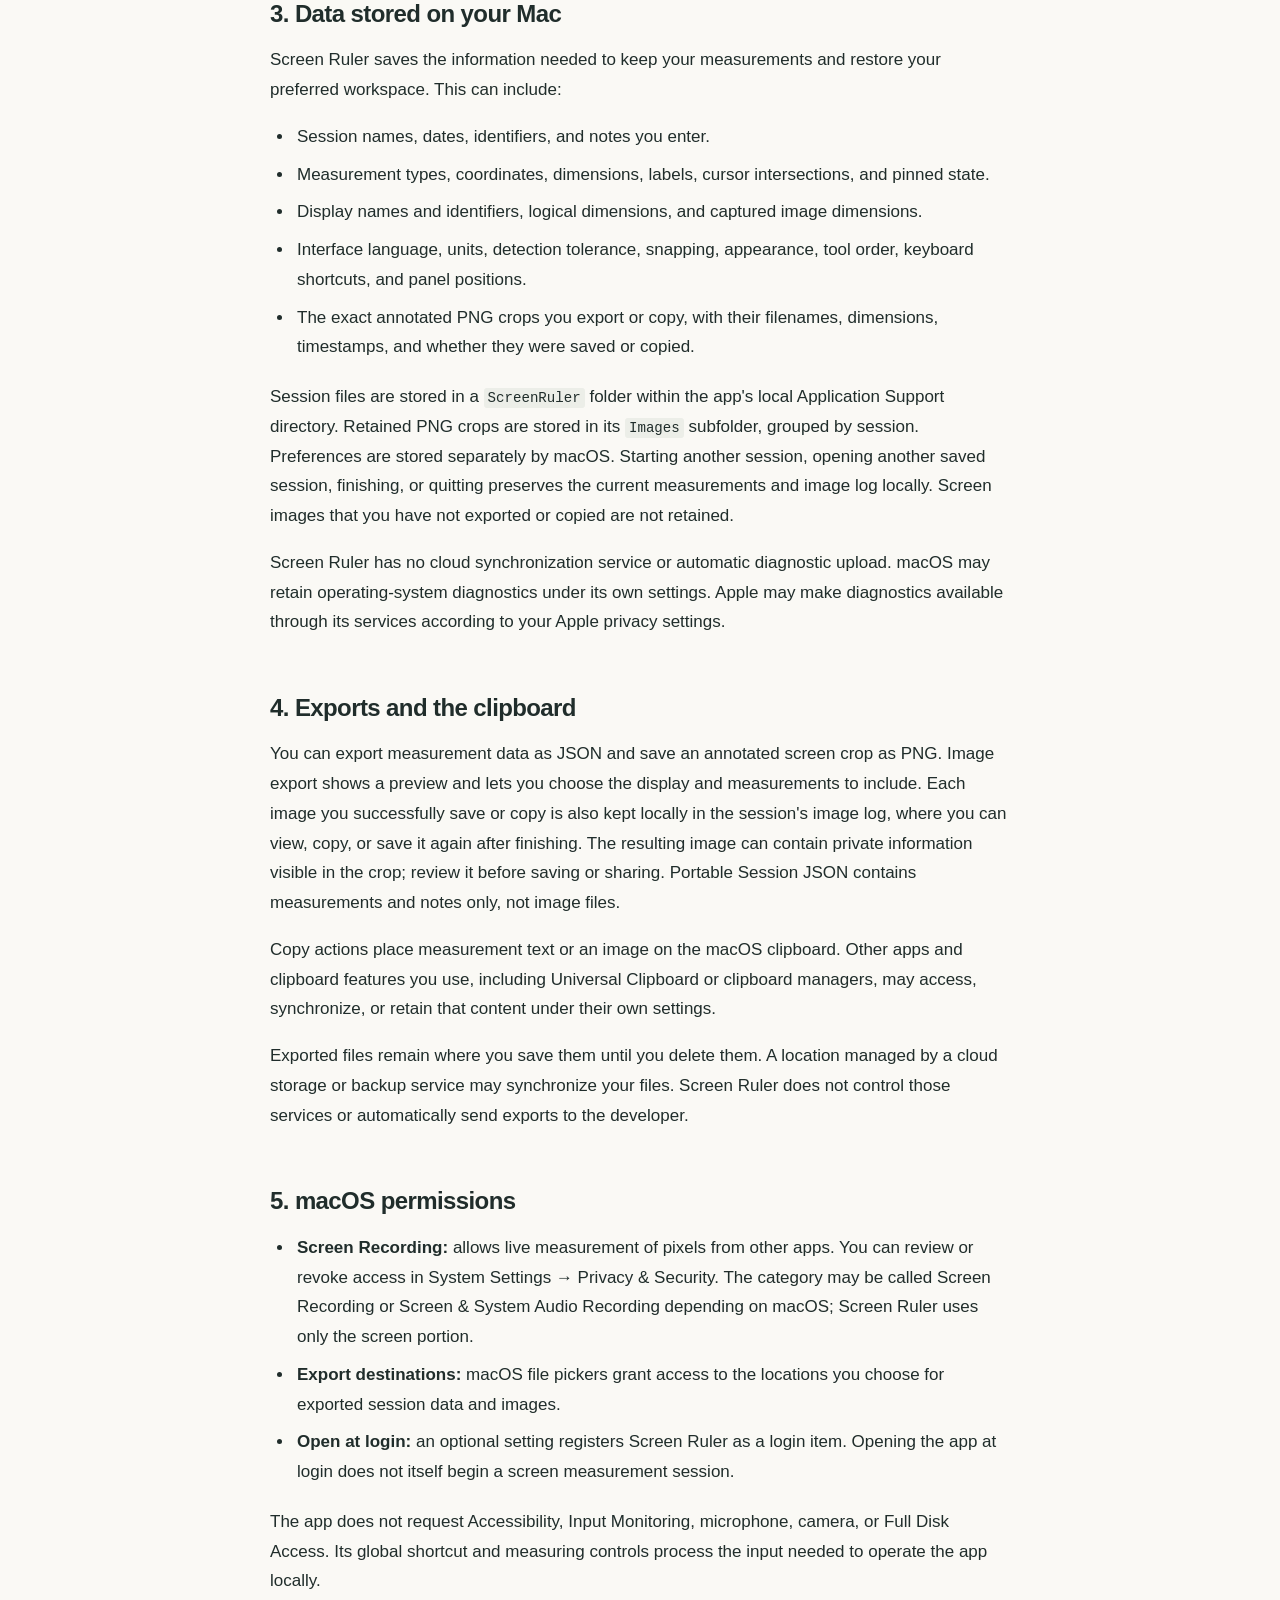
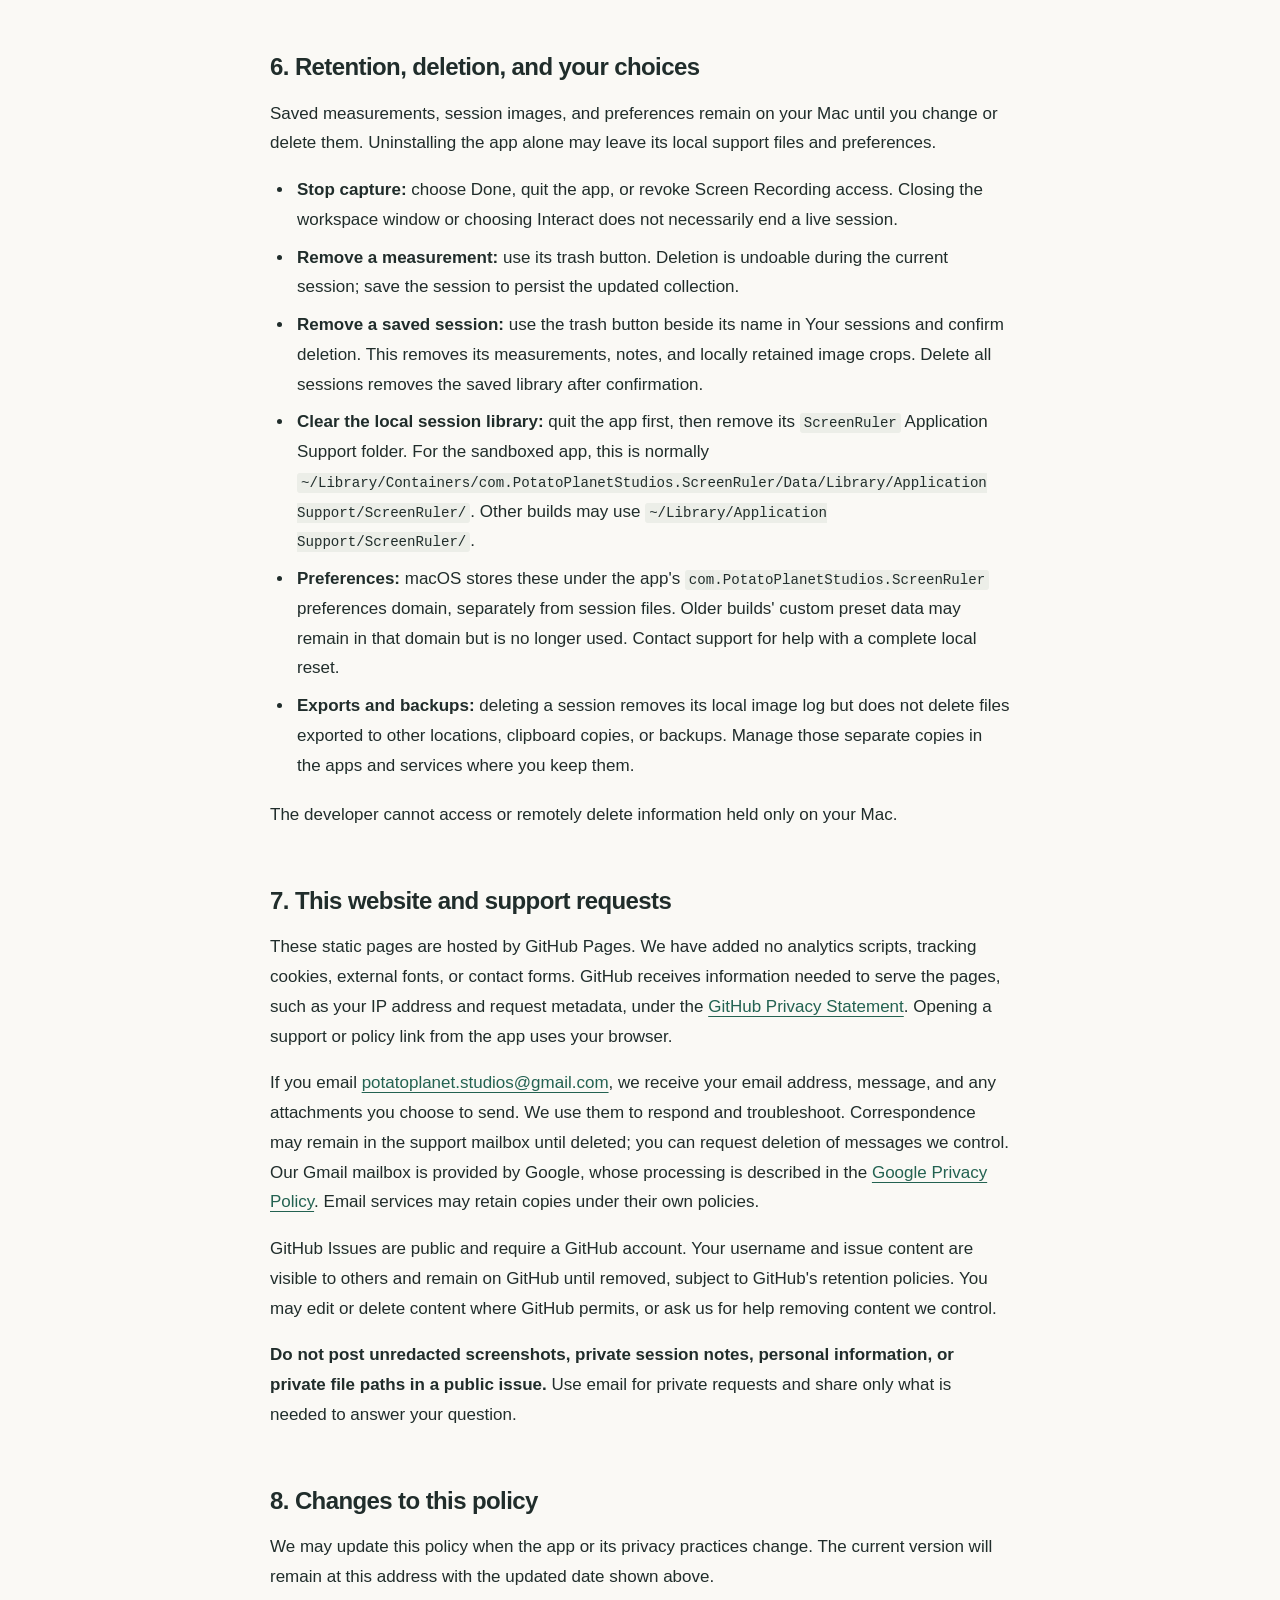
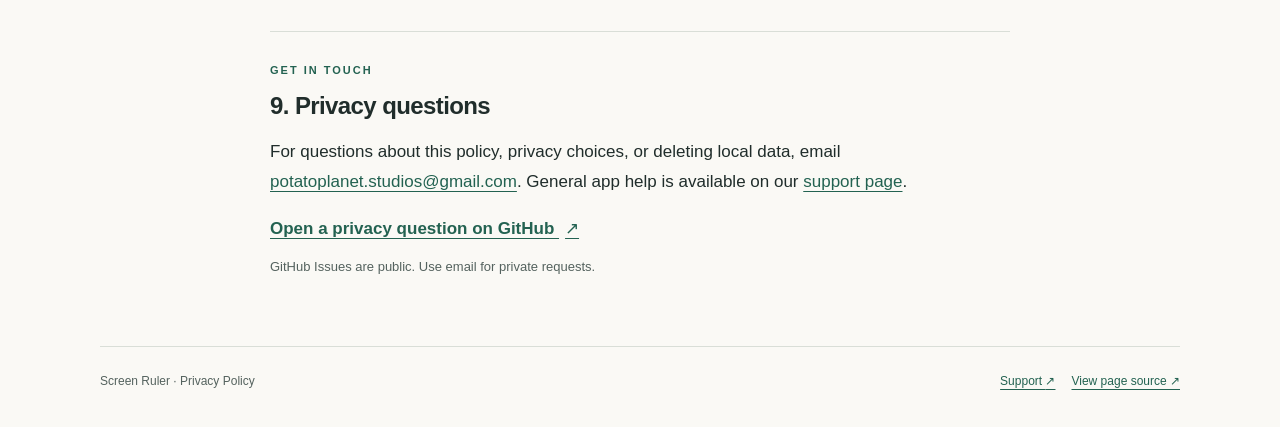
==== commit d5f33089: "Match website icons to the white and lavender app artwork Replace icons and favicons with the curren" ====
--- a/index.html
+++ b/index.html
@@ -7,15 +7,15 @@
     <meta name="color-scheme" content="light">
     <title>Privacy Policy · Screen Ruler</title>
     <link rel="canonical" href="https://potatoplaneta.github.io/screen-ruler-privacy/">
-    <link rel="icon" type="image/png" sizes="32x32" href="favicon-32.png?v=datum-corner-2d">
-    <link rel="icon" type="image/png" sizes="16x16" href="favicon-16.png?v=datum-corner-2d">
+    <link rel="icon" type="image/png" sizes="32x32" href="favicon-32.png?v=datum-corner-2e">
+    <link rel="icon" type="image/png" sizes="16x16" href="favicon-16.png?v=datum-corner-2e">
     <link rel="stylesheet" href="styles.css">
   </head>
   <body>
     <a class="skip-link" href="#policy">Skip to privacy policy</a>
     <header class="site-header">
       <a class="brand" href="./" aria-label="Screen Ruler privacy policy home">
-        <img src="app-icon.png?v=datum-corner-2d" srcset="app-icon.png?v=datum-corner-2d 1x, app-icon-512.png?v=datum-corner-2d 2x" alt="" width="36" height="36">
+        <img src="app-icon.png?v=datum-corner-2e" srcset="app-icon.png?v=datum-corner-2e 1x, app-icon-512.png?v=datum-corner-2e 2x" alt="" width="36" height="36">
         <span>Screen Ruler</span>
       </a>
       <a class="header-link" href="#contact">Privacy questions <span aria-hidden="true">↗</span></a>
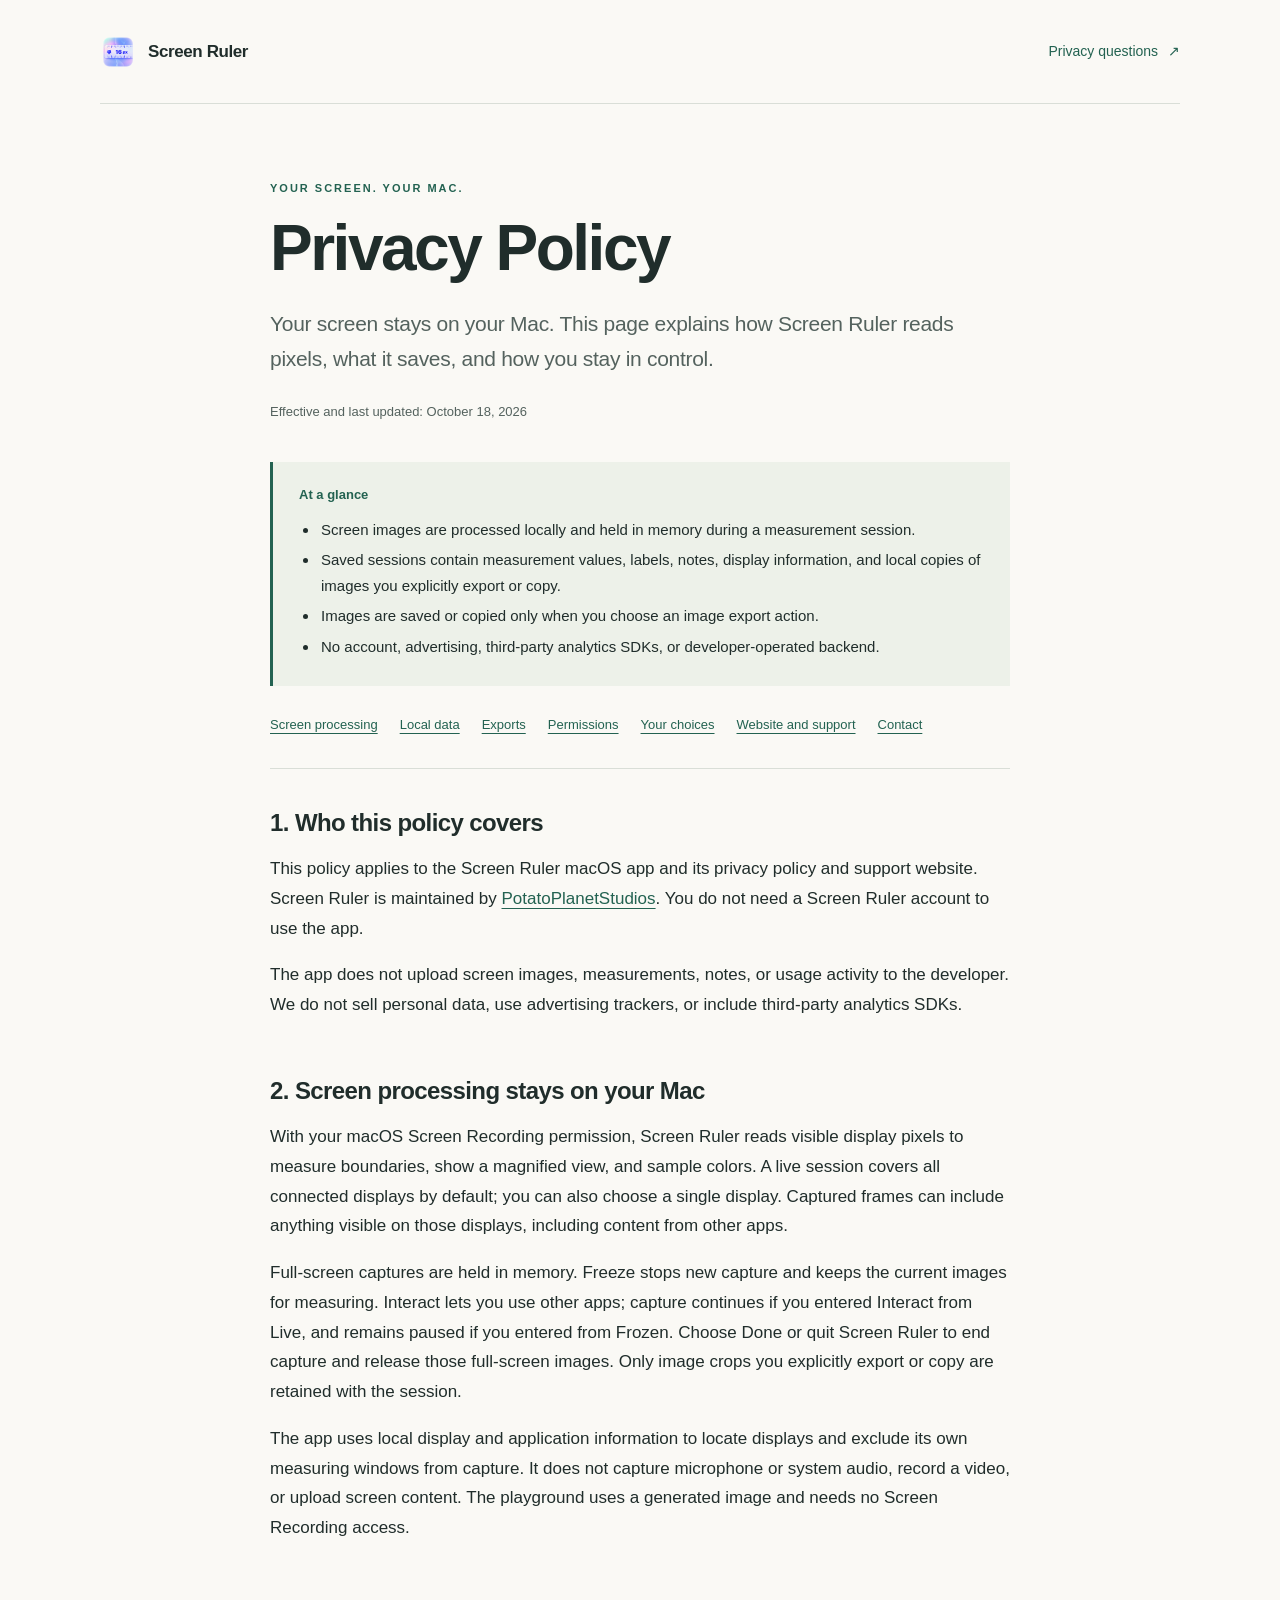
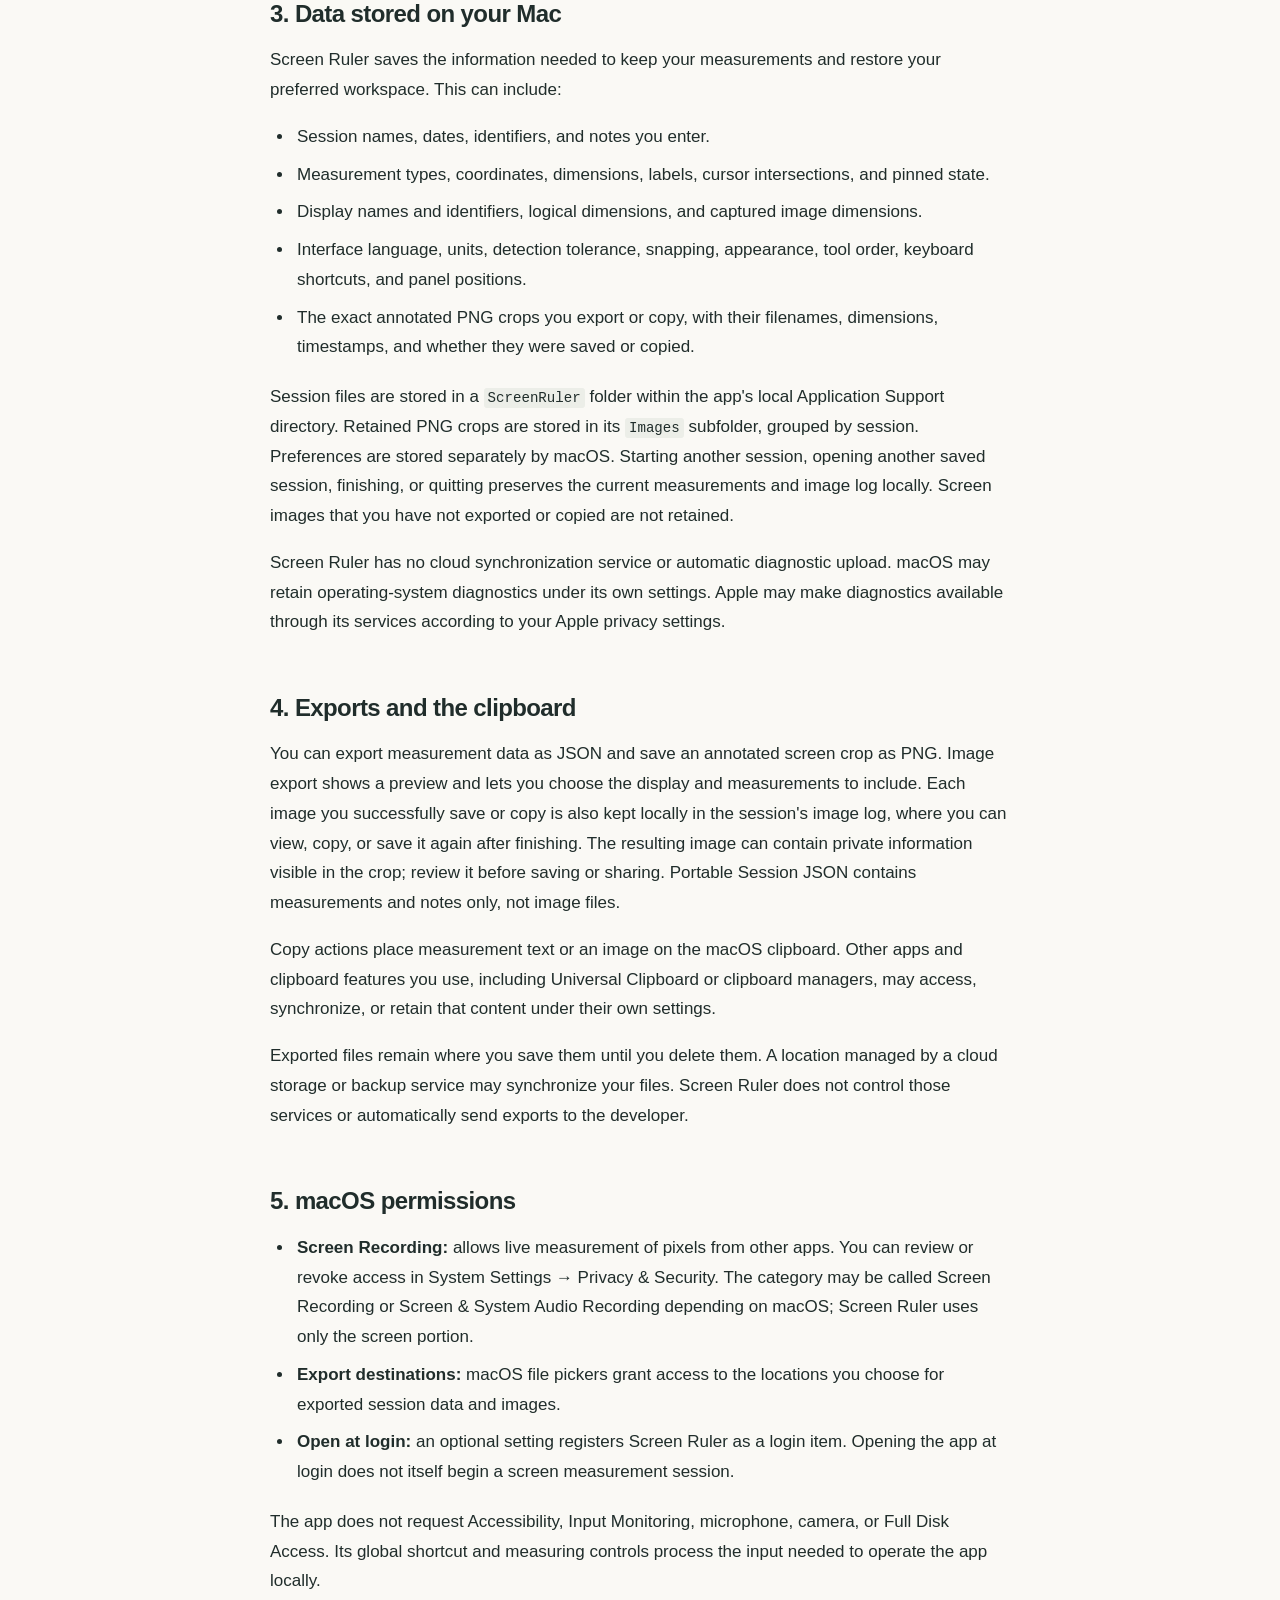
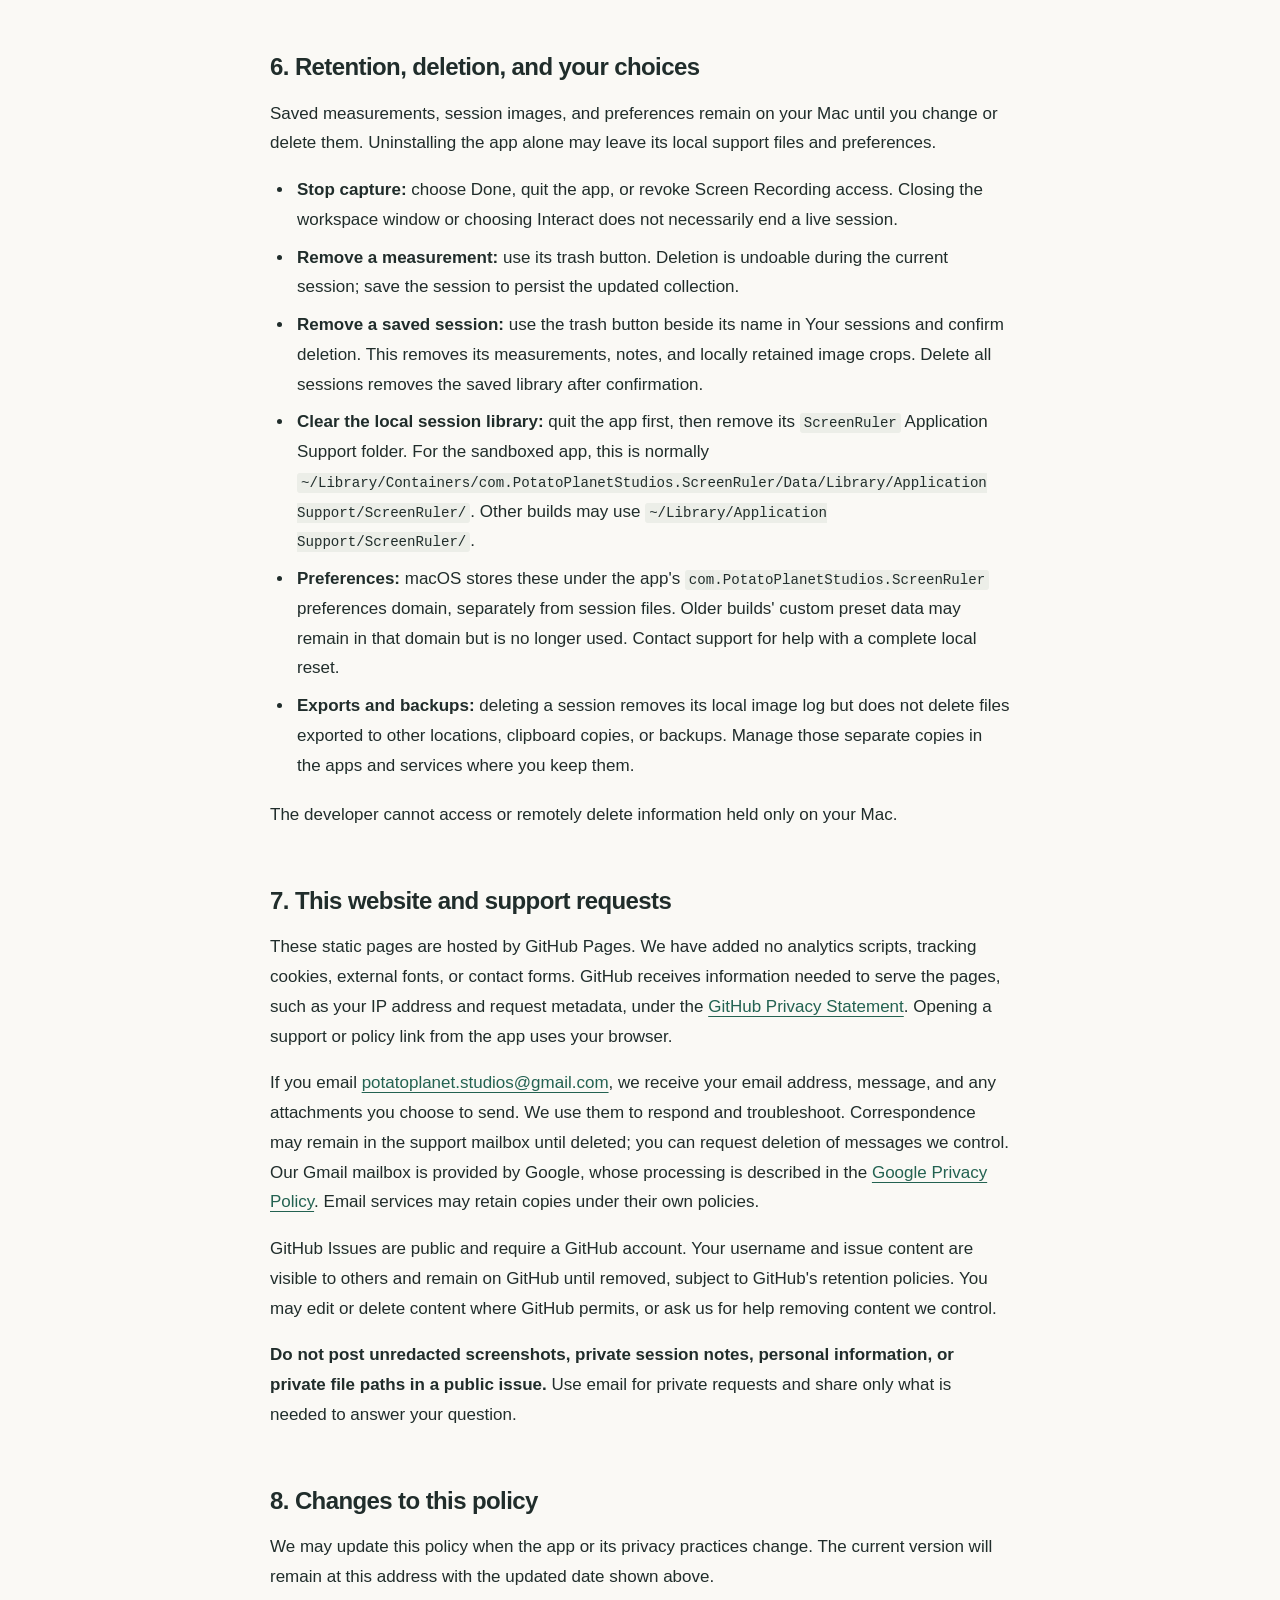
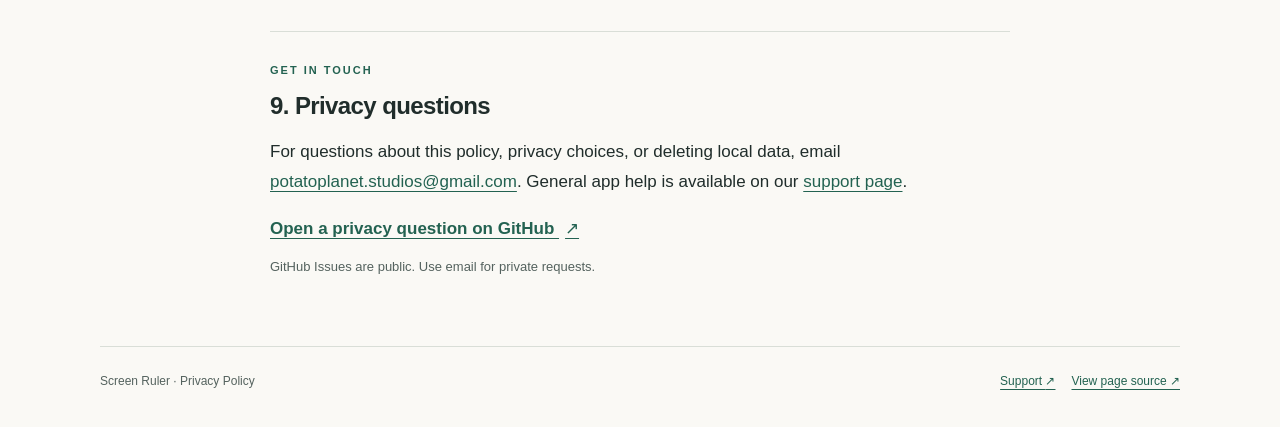
==== commit 40e1322e: "Match the supplied Screen Ruler app icon" ====
--- a/index.html
+++ b/index.html
@@ -7,15 +7,15 @@
     <meta name="color-scheme" content="light">
     <title>Privacy Policy · Screen Ruler</title>
     <link rel="canonical" href="https://potatoplaneta.github.io/screen-ruler-privacy/">
-    <link rel="icon" type="image/png" sizes="32x32" href="favicon-32.png?v=datum-corner-2e">
-    <link rel="icon" type="image/png" sizes="16x16" href="favicon-16.png?v=datum-corner-2e">
+    <link rel="icon" type="image/png" sizes="32x32" href="favicon-32.png?v=ruler-16px-20261022">
+    <link rel="icon" type="image/png" sizes="16x16" href="favicon-16.png?v=ruler-16px-20261022">
     <link rel="stylesheet" href="styles.css">
   </head>
   <body>
     <a class="skip-link" href="#policy">Skip to privacy policy</a>
     <header class="site-header">
       <a class="brand" href="./" aria-label="Screen Ruler privacy policy home">
-        <img src="app-icon.png?v=datum-corner-2e" srcset="app-icon.png?v=datum-corner-2e 1x, app-icon-512.png?v=datum-corner-2e 2x" alt="" width="36" height="36">
+        <img src="app-icon.png?v=ruler-16px-20261022" srcset="app-icon.png?v=ruler-16px-20261022 1x, app-icon-512.png?v=ruler-16px-20261022 2x" alt="" width="36" height="36">
         <span>Screen Ruler</span>
       </a>
       <a class="header-link" href="#contact">Privacy questions <span aria-hidden="true">↗</span></a>
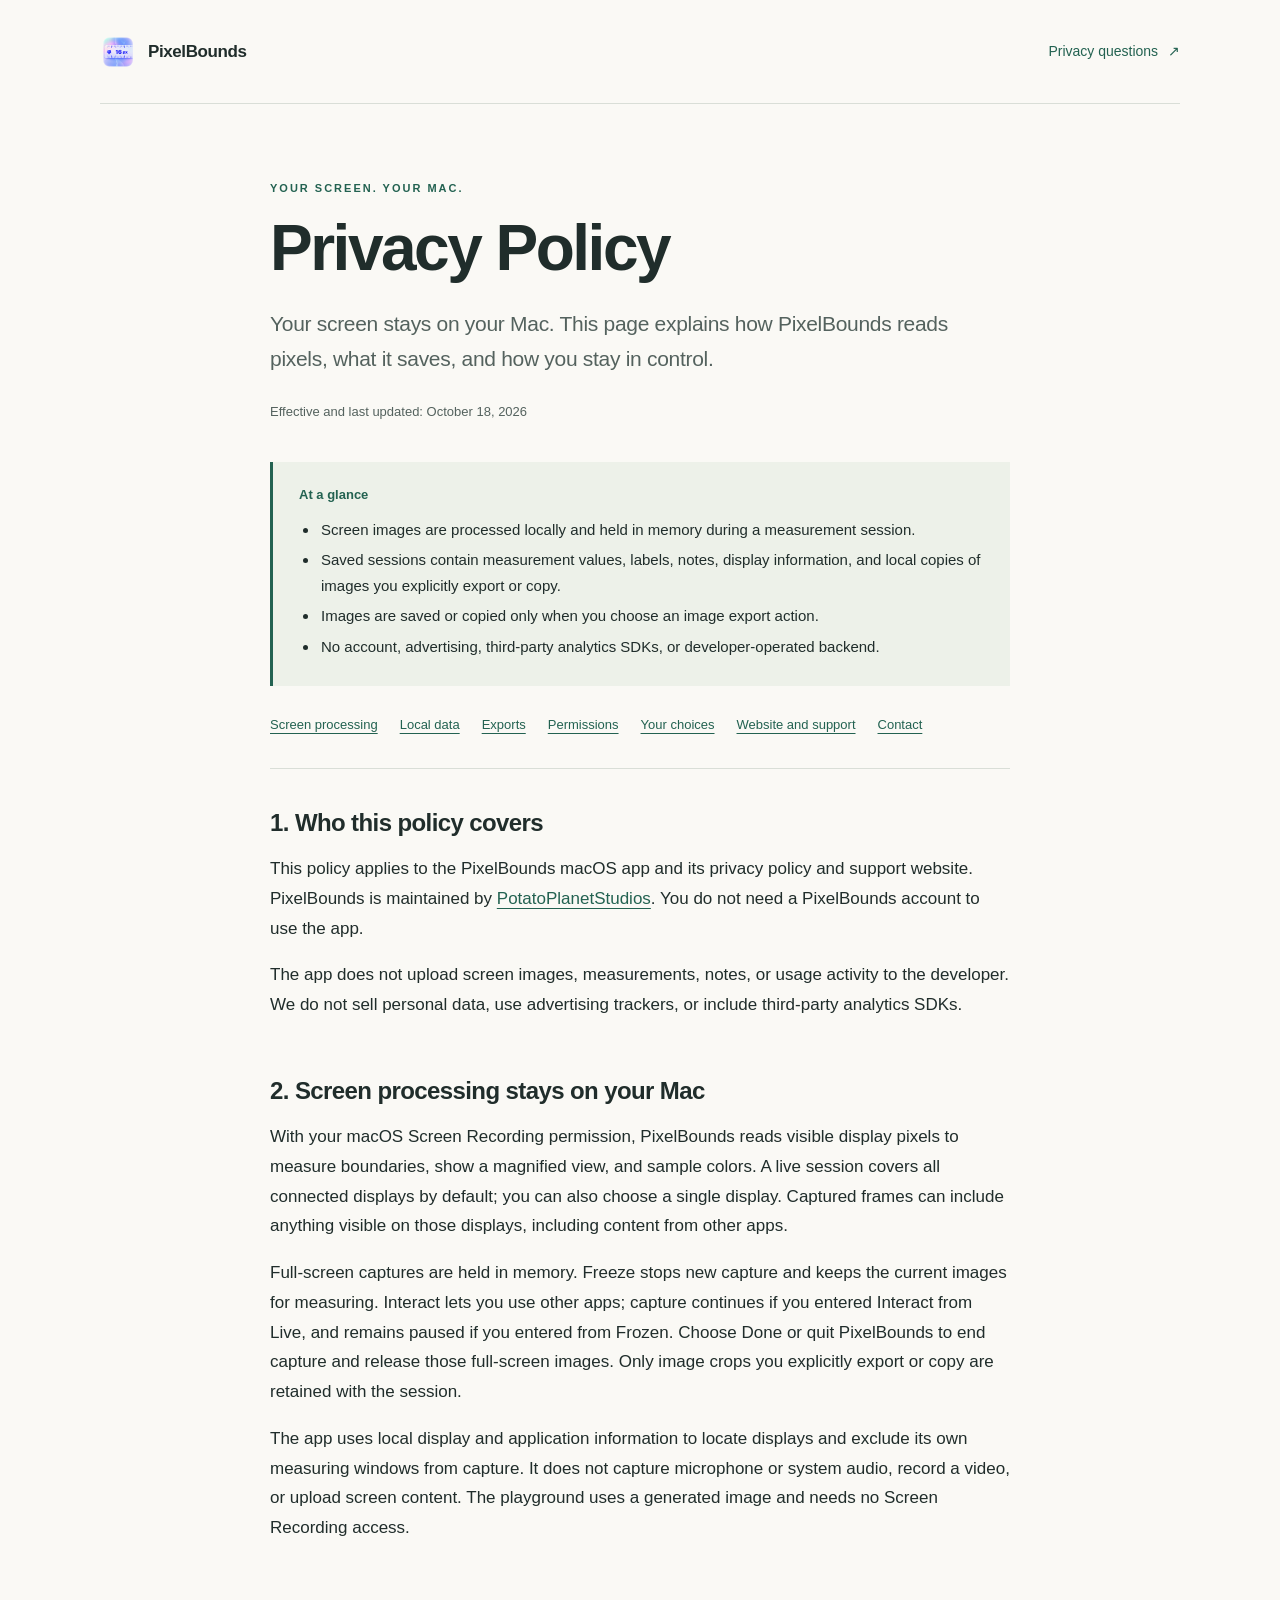
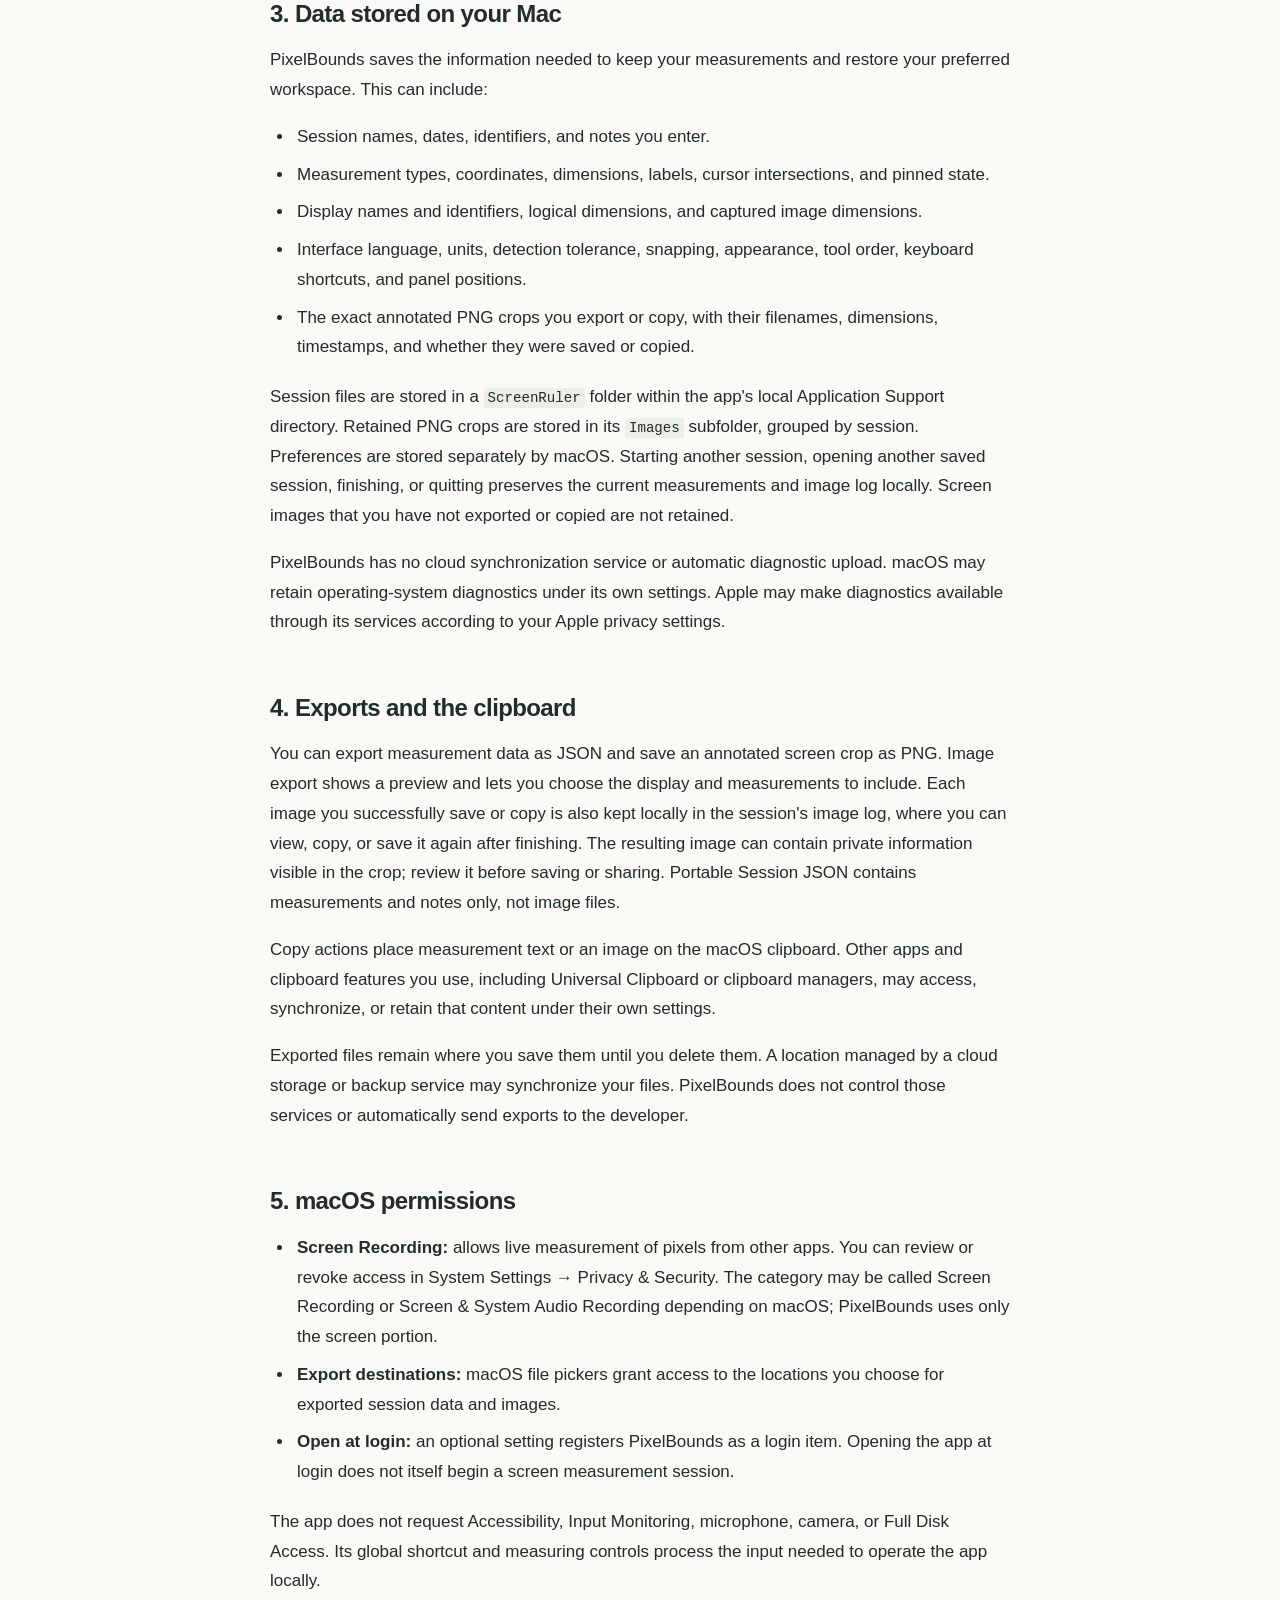
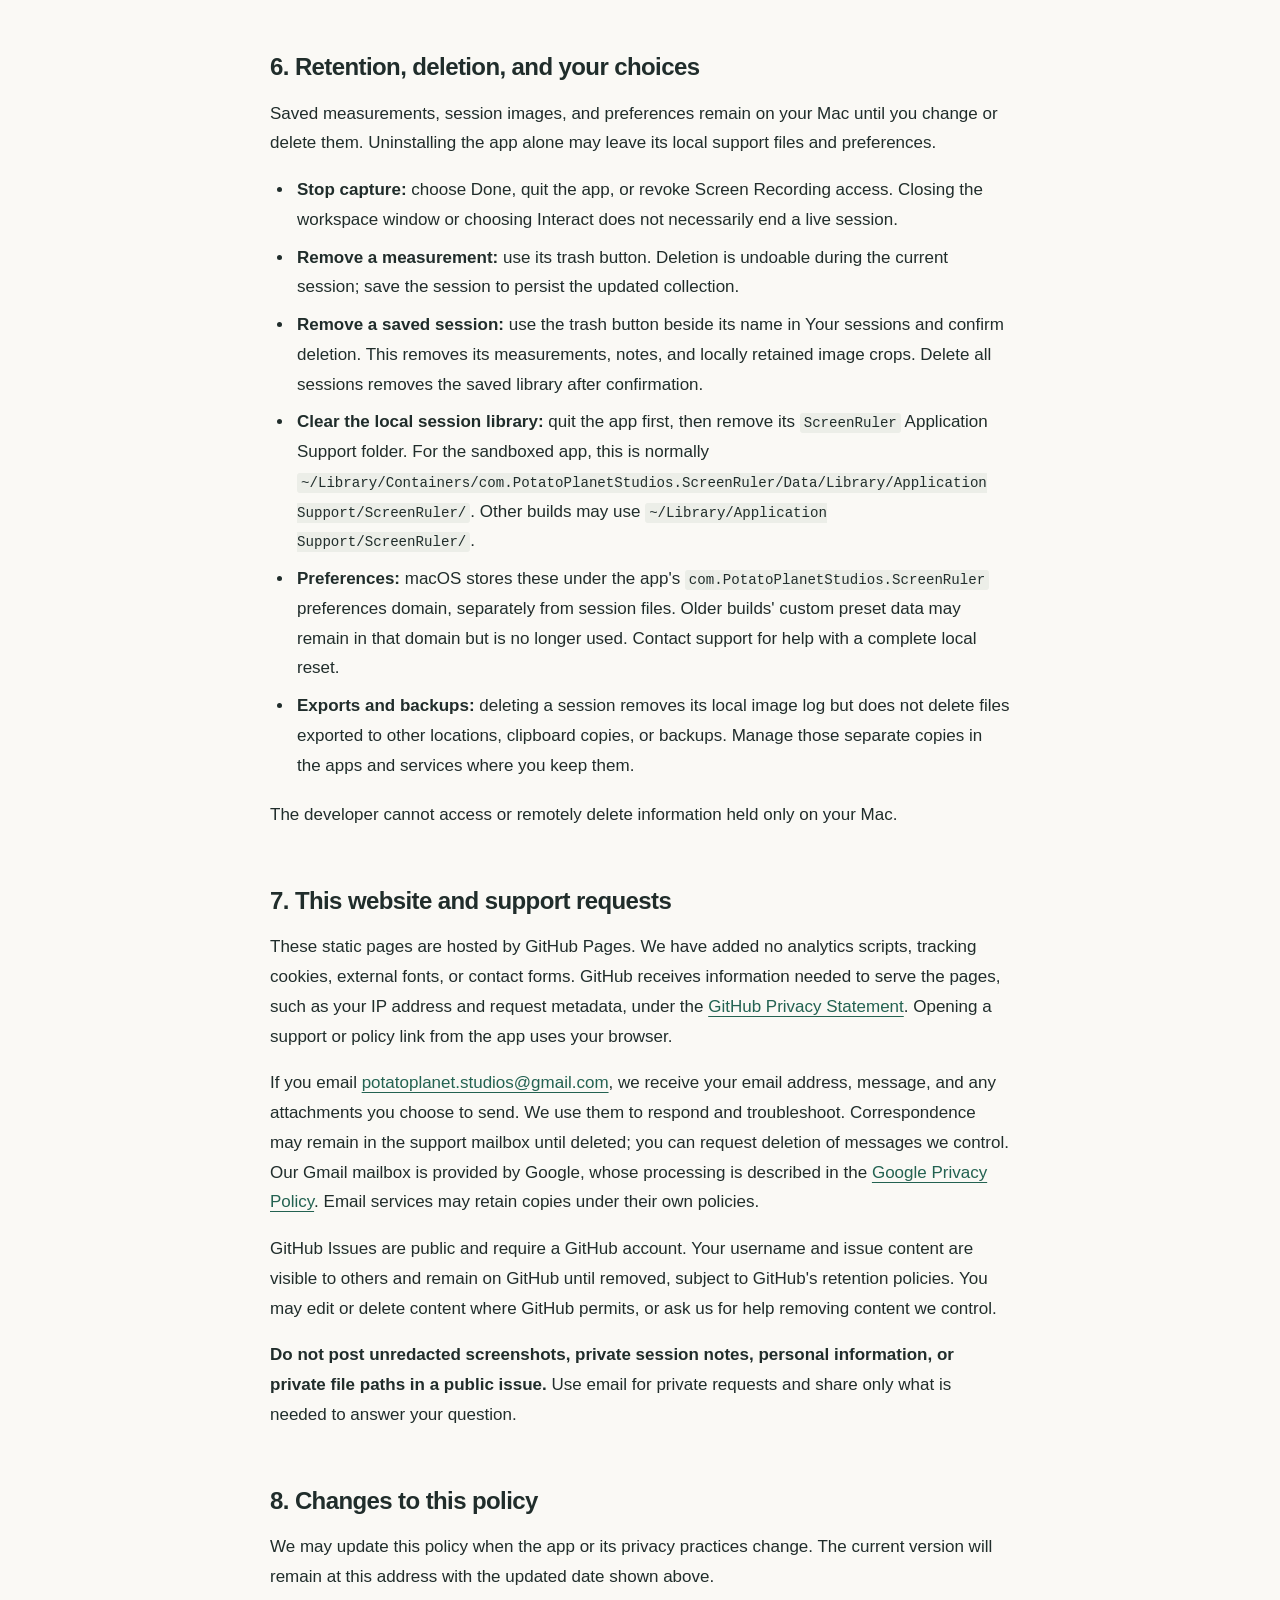
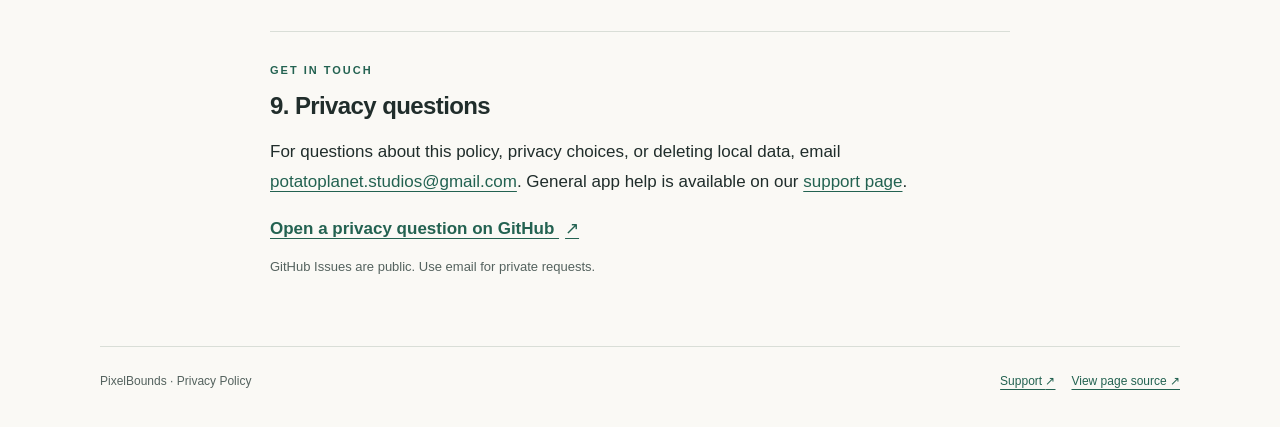
==== commit 72f6096a: "Rename public support and privacy pages to PixelBounds" ====
--- a/index.html
+++ b/index.html
@@ -3,9 +3,9 @@
   <head>
     <meta charset="utf-8">
     <meta name="viewport" content="width=device-width, initial-scale=1">
-    <meta name="description" content="Screen Ruler privacy policy: local screen processing, saved measurements, image exports, permissions, and your privacy choices.">
+    <meta name="description" content="PixelBounds privacy policy: local screen processing, saved measurements, image exports, permissions, and your privacy choices.">
     <meta name="color-scheme" content="light">
-    <title>Privacy Policy · Screen Ruler</title>
+    <title>Privacy Policy · PixelBounds</title>
     <link rel="canonical" href="https://potatoplaneta.github.io/screen-ruler-privacy/">
     <link rel="icon" type="image/png" sizes="32x32" href="favicon-32.png?v=ruler-16px-20261022">
     <link rel="icon" type="image/png" sizes="16x16" href="favicon-16.png?v=ruler-16px-20261022">
@@ -14,9 +14,9 @@
   <body>
     <a class="skip-link" href="#policy">Skip to privacy policy</a>
     <header class="site-header">
-      <a class="brand" href="./" aria-label="Screen Ruler privacy policy home">
+      <a class="brand" href="./" aria-label="PixelBounds privacy policy home">
         <img src="app-icon.png?v=ruler-16px-20261022" srcset="app-icon.png?v=ruler-16px-20261022 1x, app-icon-512.png?v=ruler-16px-20261022 2x" alt="" width="36" height="36">
-        <span>Screen Ruler</span>
+        <span>PixelBounds</span>
       </a>
       <a class="header-link" href="#contact">Privacy questions <span aria-hidden="true">↗</span></a>
     </header>
@@ -24,7 +24,7 @@
       <div class="introduction">
         <p class="eyebrow">YOUR SCREEN. YOUR MAC.</p>
         <h1>Privacy Policy</h1>
-        <p class="lead">Your screen stays on your Mac. This page explains how Screen Ruler reads pixels, what it saves, and how you stay in control.</p>
+        <p class="lead">Your screen stays on your Mac. This page explains how PixelBounds reads pixels, what it saves, and how you stay in control.</p>
         <p class="updated">Effective and last updated: <time datetime="2026-10-18">October 18, 2026</time></p>
       </div>
       <aside class="overview" aria-label="Privacy at a glance">
@@ -47,18 +47,18 @@
       </nav>
       <section id="scope">
         <h2>1. Who this policy covers</h2>
-        <p>This policy applies to the Screen Ruler macOS app and its privacy policy and support website. Screen Ruler is maintained by <a href="https://github.com/potatoplaneta">PotatoPlanetStudios</a>. You do not need a Screen Ruler account to use the app.</p>
+        <p>This policy applies to the PixelBounds macOS app and its privacy policy and support website. PixelBounds is maintained by <a href="https://github.com/potatoplaneta">PotatoPlanetStudios</a>. You do not need a PixelBounds account to use the app.</p>
         <p>The app does not upload screen images, measurements, notes, or usage activity to the developer. We do not sell personal data, use advertising trackers, or include third-party analytics SDKs.</p>
       </section>
       <section id="screen">
         <h2>2. Screen processing stays on your Mac</h2>
-        <p>With your macOS Screen Recording permission, Screen Ruler reads visible display pixels to measure boundaries, show a magnified view, and sample colors. A live session covers all connected displays by default; you can also choose a single display. Captured frames can include anything visible on those displays, including content from other apps.</p>
-        <p>Full-screen captures are held in memory. Freeze stops new capture and keeps the current images for measuring. Interact lets you use other apps; capture continues if you entered Interact from Live, and remains paused if you entered from Frozen. Choose Done or quit Screen Ruler to end capture and release those full-screen images. Only image crops you explicitly export or copy are retained with the session.</p>
+        <p>With your macOS Screen Recording permission, PixelBounds reads visible display pixels to measure boundaries, show a magnified view, and sample colors. A live session covers all connected displays by default; you can also choose a single display. Captured frames can include anything visible on those displays, including content from other apps.</p>
+        <p>Full-screen captures are held in memory. Freeze stops new capture and keeps the current images for measuring. Interact lets you use other apps; capture continues if you entered Interact from Live, and remains paused if you entered from Frozen. Choose Done or quit PixelBounds to end capture and release those full-screen images. Only image crops you explicitly export or copy are retained with the session.</p>
         <p>The app uses local display and application information to locate displays and exclude its own measuring windows from capture. It does not capture microphone or system audio, record a video, or upload screen content. The playground uses a generated image and needs no Screen Recording access.</p>
       </section>
       <section id="local-data">
         <h2>3. Data stored on your Mac</h2>
-        <p>Screen Ruler saves the information needed to keep your measurements and restore your preferred workspace. This can include:</p>
+        <p>PixelBounds saves the information needed to keep your measurements and restore your preferred workspace. This can include:</p>
         <ul>
           <li>Session names, dates, identifiers, and notes you enter.</li>
           <li>Measurement types, coordinates, dimensions, labels, cursor intersections, and pinned state.</li>
@@ -67,20 +67,20 @@
           <li>The exact annotated PNG crops you export or copy, with their filenames, dimensions, timestamps, and whether they were saved or copied.</li>
         </ul>
         <p>Session files are stored in a <code>ScreenRuler</code> folder within the app's local Application Support directory. Retained PNG crops are stored in its <code>Images</code> subfolder, grouped by session. Preferences are stored separately by macOS. Starting another session, opening another saved session, finishing, or quitting preserves the current measurements and image log locally. Screen images that you have not exported or copied are not retained.</p>
-        <p>Screen Ruler has no cloud synchronization service or automatic diagnostic upload. macOS may retain operating-system diagnostics under its own settings. Apple may make diagnostics available through its services according to your Apple privacy settings.</p>
+        <p>PixelBounds has no cloud synchronization service or automatic diagnostic upload. macOS may retain operating-system diagnostics under its own settings. Apple may make diagnostics available through its services according to your Apple privacy settings.</p>
       </section>
       <section id="exports">
         <h2>4. Exports and the clipboard</h2>
         <p>You can export measurement data as JSON and save an annotated screen crop as PNG. Image export shows a preview and lets you choose the display and measurements to include. Each image you successfully save or copy is also kept locally in the session's image log, where you can view, copy, or save it again after finishing. The resulting image can contain private information visible in the crop; review it before saving or sharing. Portable Session JSON contains measurements and notes only, not image files.</p>
         <p>Copy actions place measurement text or an image on the macOS clipboard. Other apps and clipboard features you use, including Universal Clipboard or clipboard managers, may access, synchronize, or retain that content under their own settings.</p>
-        <p>Exported files remain where you save them until you delete them. A location managed by a cloud storage or backup service may synchronize your files. Screen Ruler does not control those services or automatically send exports to the developer.</p>
+        <p>Exported files remain where you save them until you delete them. A location managed by a cloud storage or backup service may synchronize your files. PixelBounds does not control those services or automatically send exports to the developer.</p>
       </section>
       <section id="permissions">
         <h2>5. macOS permissions</h2>
         <ul>
-          <li><strong>Screen Recording:</strong> allows live measurement of pixels from other apps. You can review or revoke access in System Settings → Privacy &amp; Security. The category may be called Screen Recording or Screen &amp; System Audio Recording depending on macOS; Screen Ruler uses only the screen portion.</li>
+          <li><strong>Screen Recording:</strong> allows live measurement of pixels from other apps. You can review or revoke access in System Settings → Privacy &amp; Security. The category may be called Screen Recording or Screen &amp; System Audio Recording depending on macOS; PixelBounds uses only the screen portion.</li>
           <li><strong>Export destinations:</strong> macOS file pickers grant access to the locations you choose for exported session data and images.</li>
-          <li><strong>Open at login:</strong> an optional setting registers Screen Ruler as a login item. Opening the app at login does not itself begin a screen measurement session.</li>
+          <li><strong>Open at login:</strong> an optional setting registers PixelBounds as a login item. Opening the app at login does not itself begin a screen measurement session.</li>
         </ul>
         <p>The app does not request Accessibility, Input Monitoring, microphone, camera, or Full Disk Access. Its global shortcut and measuring controls process the input needed to operate the app locally.</p>
       </section>
@@ -117,7 +117,7 @@
       </section>
     </main>
     <footer class="site-footer">
-      <span>Screen Ruler · Privacy Policy</span>
+      <span>PixelBounds · Privacy Policy</span>
       <div class="footer-links">
         <a href="support.html">Support <span aria-hidden="true">↗</span></a>
         <a href="https://github.com/potatoplaneta/screen-ruler-privacy">View page source <span aria-hidden="true">↗</span></a>
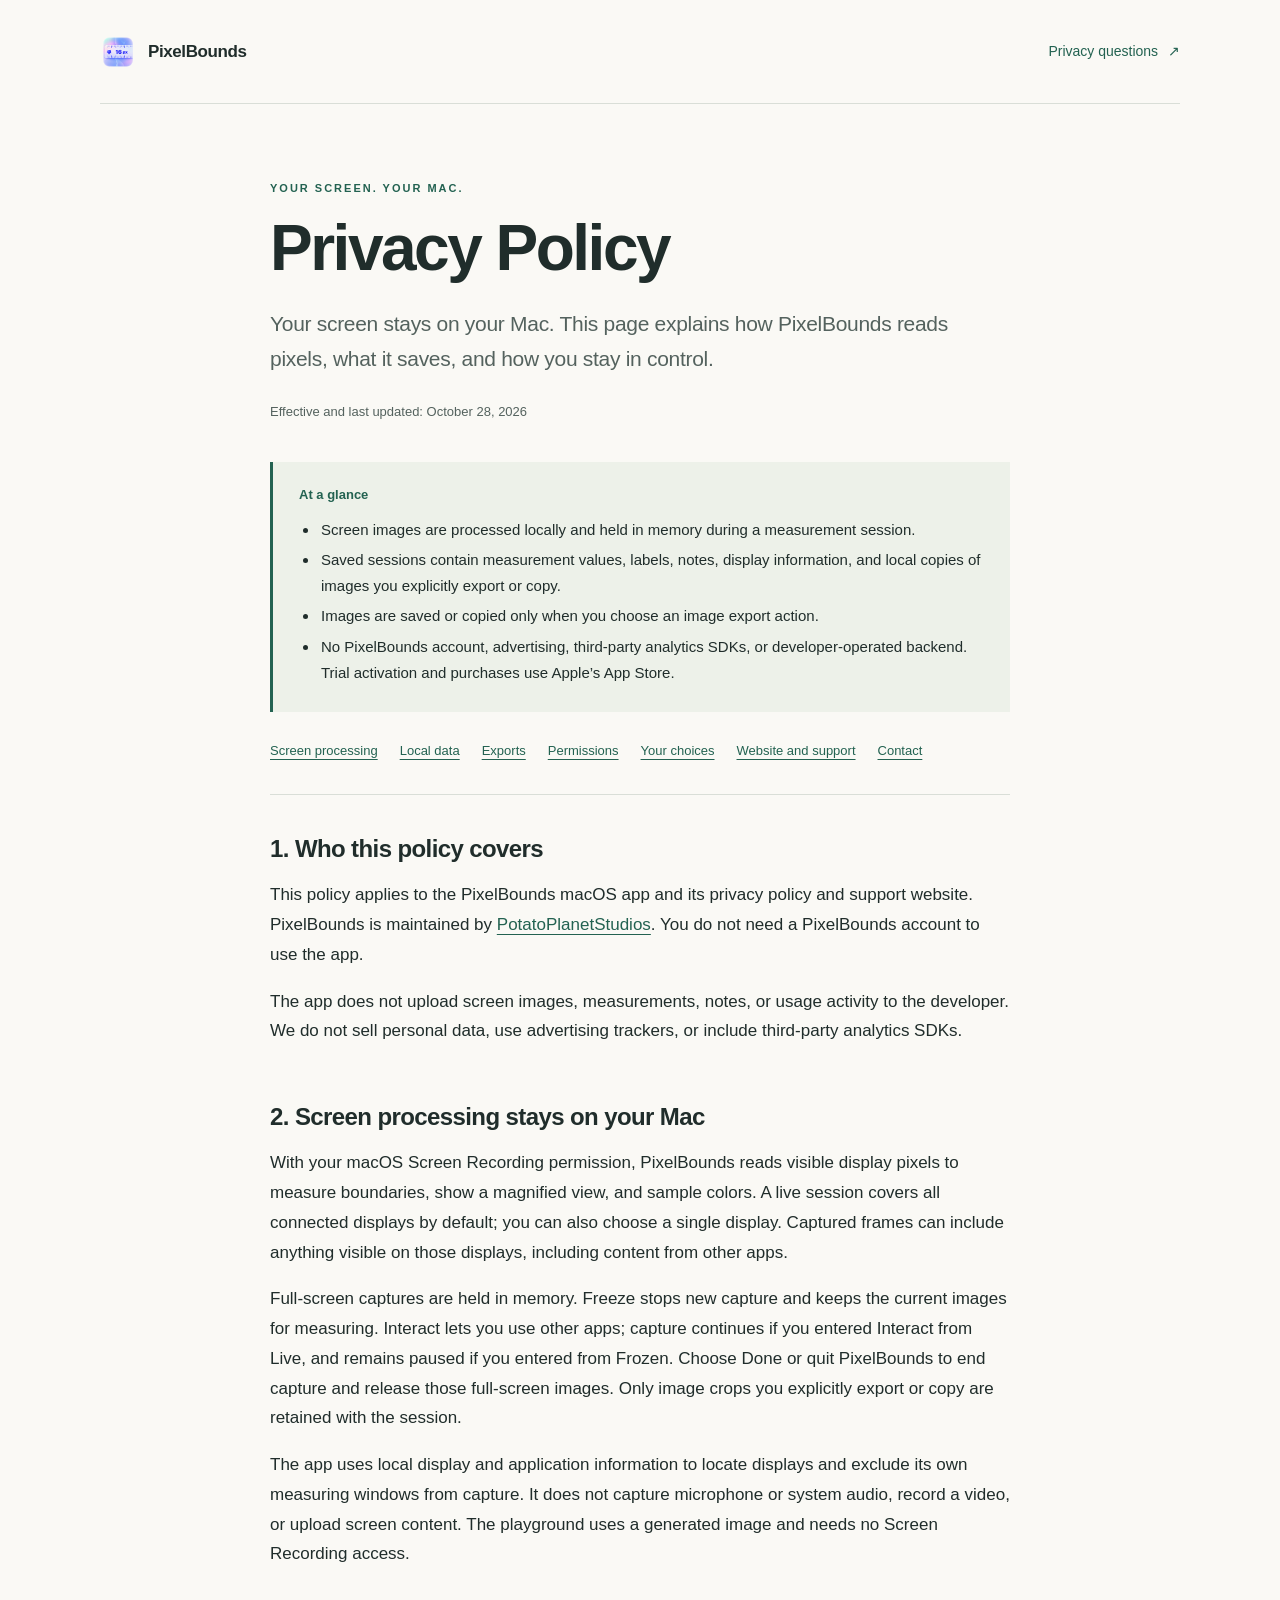
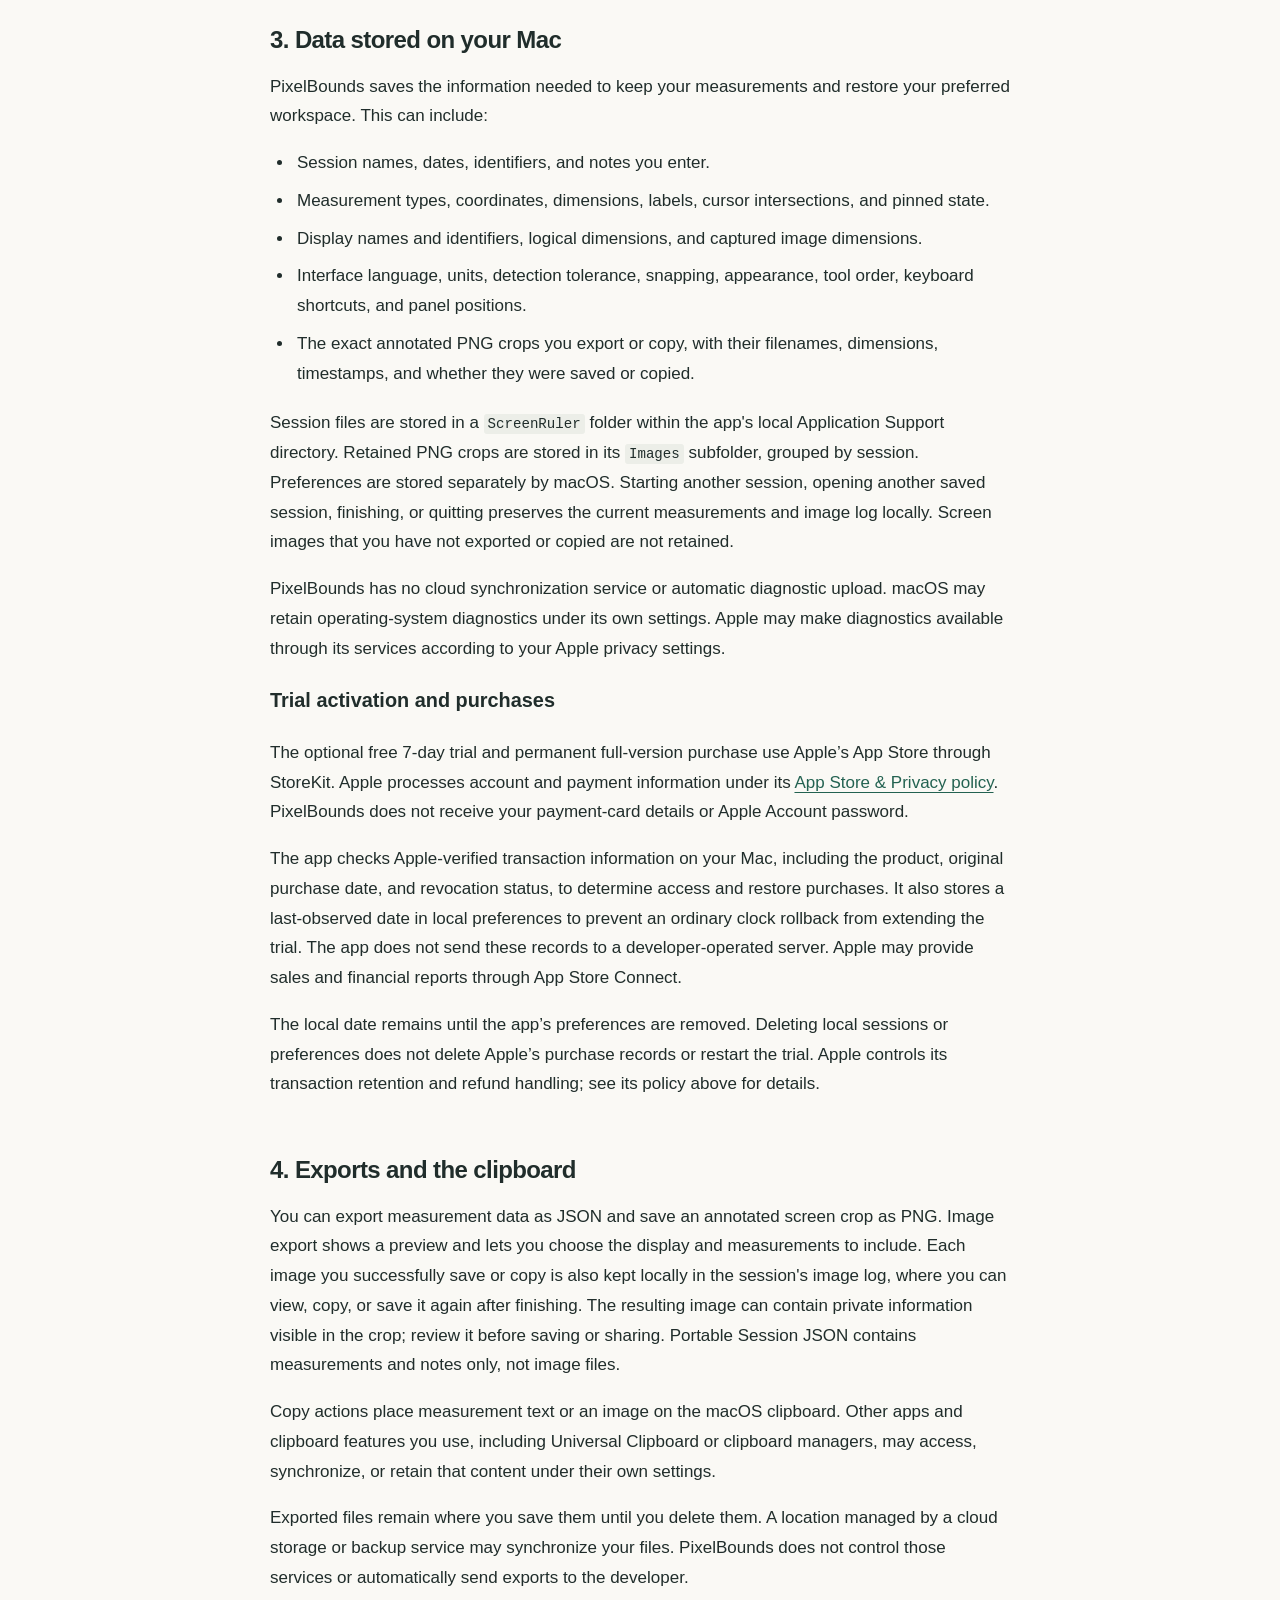
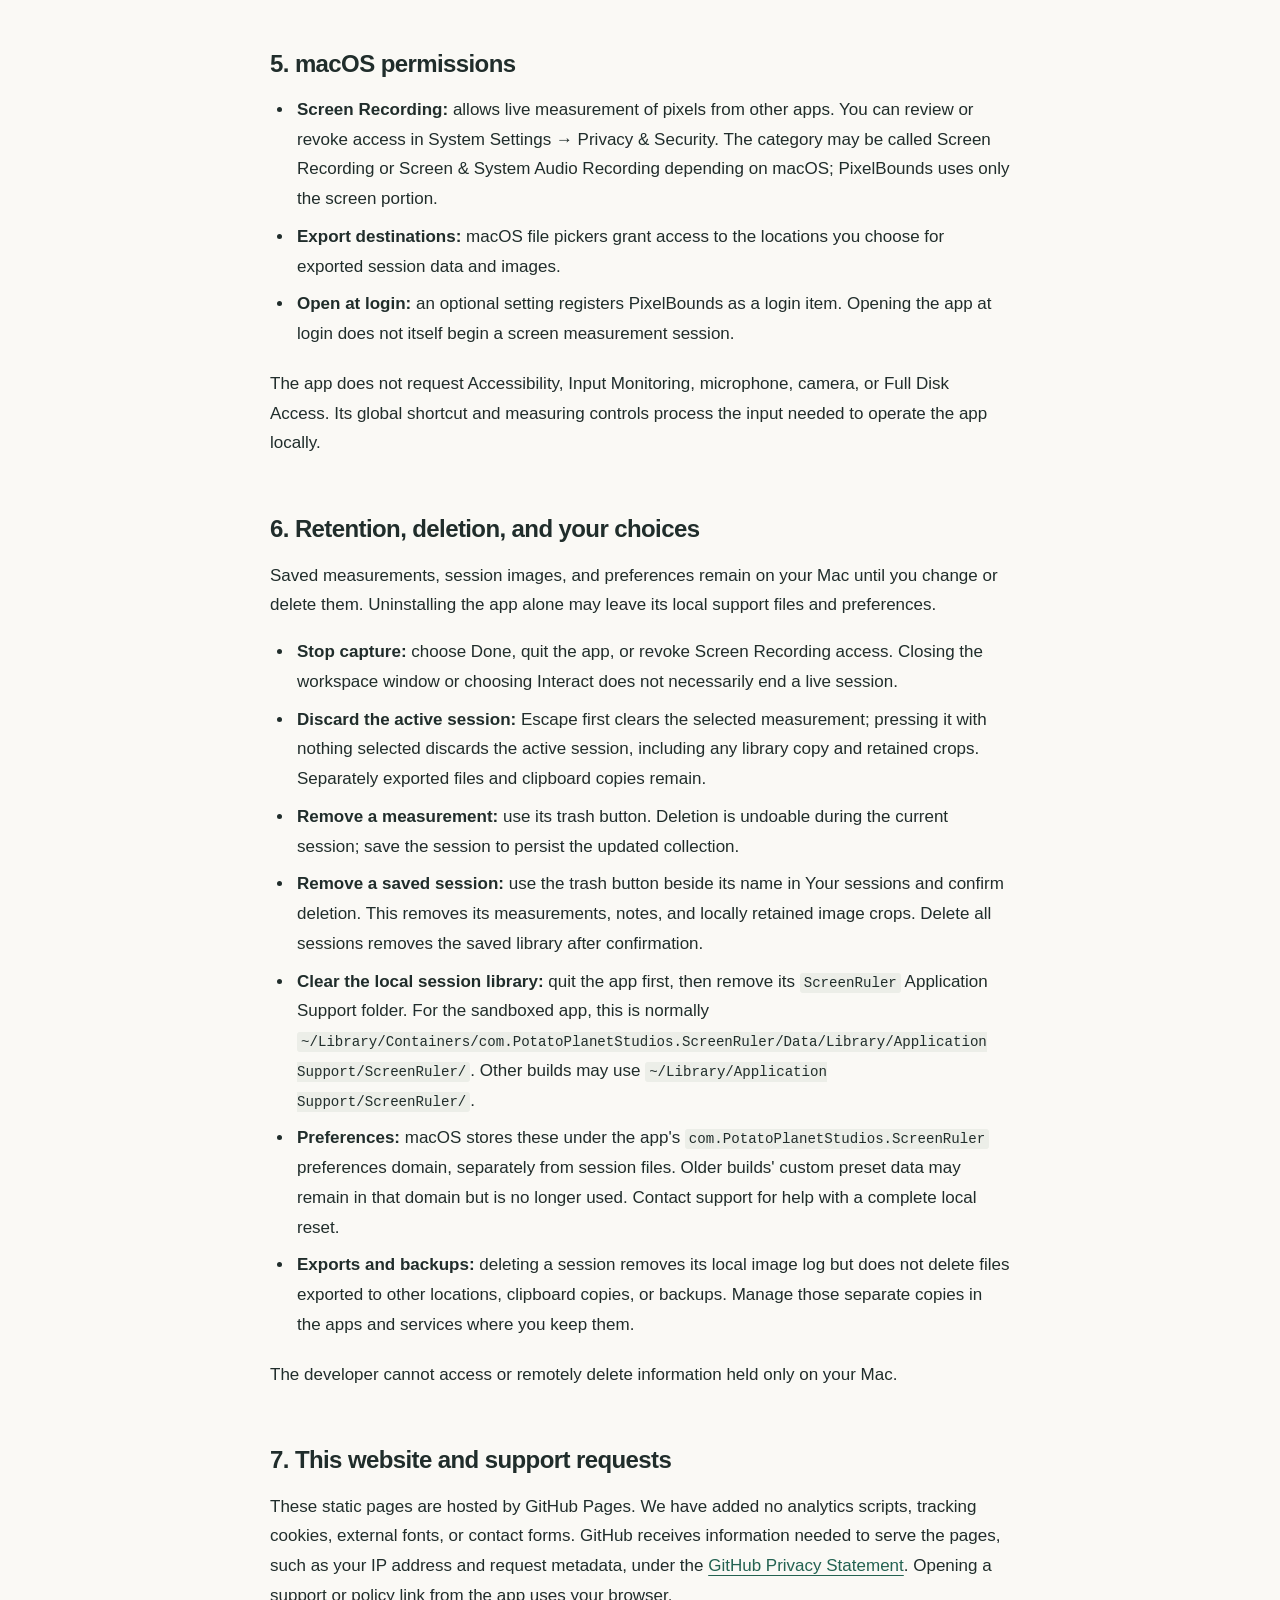
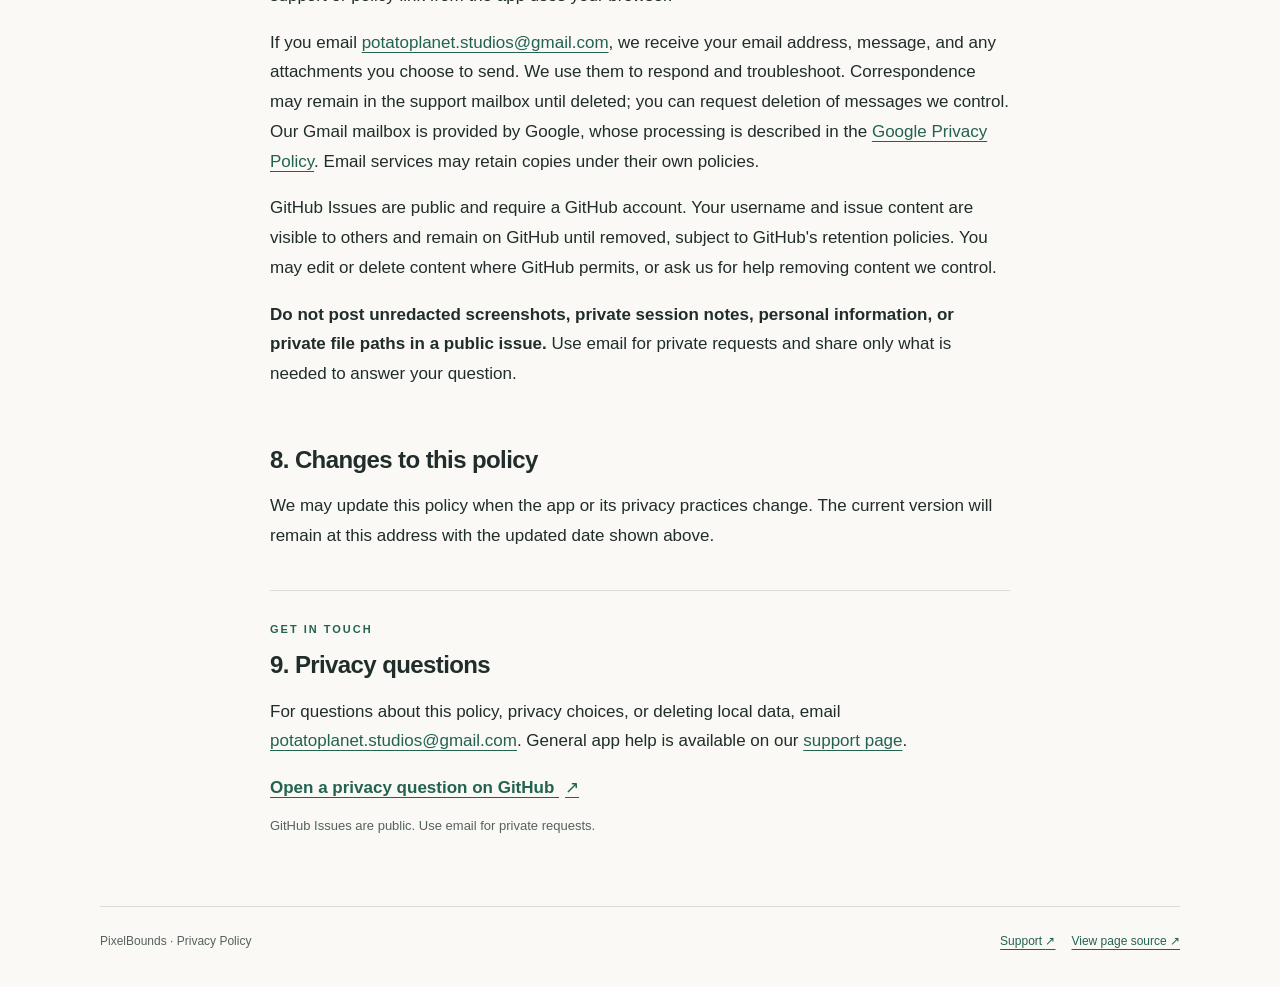
==== commit a1f0c4f8: "Document StoreKit privacy and current trial support" ====
--- a/index.html
+++ b/index.html
@@ -25,7 +25,7 @@
         <p class="eyebrow">YOUR SCREEN. YOUR MAC.</p>
         <h1>Privacy Policy</h1>
         <p class="lead">Your screen stays on your Mac. This page explains how PixelBounds reads pixels, what it saves, and how you stay in control.</p>
-        <p class="updated">Effective and last updated: <time datetime="2026-10-18">October 18, 2026</time></p>
+        <p class="updated">Effective and last updated: <time datetime="2026-10-28">October 28, 2026</time></p>
       </div>
       <aside class="overview" aria-label="Privacy at a glance">
         <p>At a glance</p>
@@ -33,7 +33,7 @@
           <li>Screen images are processed locally and held in memory during a measurement session.</li>
           <li>Saved sessions contain measurement values, labels, notes, display information, and local copies of images you explicitly export or copy.</li>
           <li>Images are saved or copied only when you choose an image export action.</li>
-          <li>No account, advertising, third-party analytics SDKs, or developer-operated backend.</li>
+          <li>No PixelBounds account, advertising, third-party analytics SDKs, or developer-operated backend. Trial activation and purchases use Apple’s App Store.</li>
         </ul>
       </aside>
       <nav class="contents" aria-label="Policy sections">
@@ -68,6 +68,10 @@
         </ul>
         <p>Session files are stored in a <code>ScreenRuler</code> folder within the app's local Application Support directory. Retained PNG crops are stored in its <code>Images</code> subfolder, grouped by session. Preferences are stored separately by macOS. Starting another session, opening another saved session, finishing, or quitting preserves the current measurements and image log locally. Screen images that you have not exported or copied are not retained.</p>
         <p>PixelBounds has no cloud synchronization service or automatic diagnostic upload. macOS may retain operating-system diagnostics under its own settings. Apple may make diagnostics available through its services according to your Apple privacy settings.</p>
+        <h3>Trial activation and purchases</h3>
+        <p>The optional free 7-day trial and permanent full-version purchase use Apple’s App Store through StoreKit. Apple processes account and payment information under its <a href="https://www.apple.com/legal/privacy/data/en/app-store/">App Store &amp; Privacy policy</a>. PixelBounds does not receive your payment-card details or Apple Account password.</p>
+        <p>The app checks Apple-verified transaction information on your Mac, including the product, original purchase date, and revocation status, to determine access and restore purchases. It also stores a last-observed date in local preferences to prevent an ordinary clock rollback from extending the trial. The app does not send these records to a developer-operated server. Apple may provide sales and financial reports through App Store Connect.</p>
+        <p>The local date remains until the app’s preferences are removed. Deleting local sessions or preferences does not delete Apple’s purchase records or restart the trial. Apple controls its transaction retention and refund handling; see its policy above for details.</p>
       </section>
       <section id="exports">
         <h2>4. Exports and the clipboard</h2>
@@ -89,6 +93,7 @@
         <p>Saved measurements, session images, and preferences remain on your Mac until you change or delete them. Uninstalling the app alone may leave its local support files and preferences.</p>
         <ul>
           <li><strong>Stop capture:</strong> choose Done, quit the app, or revoke Screen Recording access. Closing the workspace window or choosing Interact does not necessarily end a live session.</li>
+          <li><strong>Discard the active session:</strong> Escape first clears the selected measurement; pressing it with nothing selected discards the active session, including any library copy and retained crops. Separately exported files and clipboard copies remain.</li>
           <li><strong>Remove a measurement:</strong> use its trash button. Deletion is undoable during the current session; save the session to persist the updated collection.</li>
           <li><strong>Remove a saved session:</strong> use the trash button beside its name in Your sessions and confirm deletion. This removes its measurements, notes, and locally retained image crops. Delete all sessions removes the saved library after confirmation.</li>
           <li><strong>Clear the local session library:</strong> quit the app first, then remove its <code>ScreenRuler</code> Application Support folder. For the sandboxed app, this is normally <code>~/Library/Containers/com.PotatoPlanetStudios.ScreenRuler/Data/Library/Application Support/ScreenRuler/</code>. Other builds may use <code>~/Library/Application Support/ScreenRuler/</code>.</li>
@@ -111,7 +116,7 @@
       <section id="contact" class="contact">
         <p class="eyebrow">GET IN TOUCH</p>
         <h2>9. Privacy questions</h2>
-        <p>For questions about this policy, privacy choices, or deleting local data, email <a href="mailto:potatoplanet.studios@gmail.com?subject=Screen%20Ruler%20privacy">potatoplanet.studios@gmail.com</a>. General app help is available on our <a href="support.html">support page</a>.</p>
+        <p>For questions about this policy, privacy choices, or deleting local data, email <a href="mailto:potatoplanet.studios@gmail.com?subject=PixelBounds%20privacy">potatoplanet.studios@gmail.com</a>. General app help is available on our <a href="support.html">support page</a>.</p>
         <a class="contact-link" href="https://github.com/potatoplaneta/screen-ruler-privacy/issues/new?title=Privacy%20question">Open a privacy question on GitHub <span aria-hidden="true">↗</span></a>
         <p class="contact-note">GitHub Issues are public. Use email for private requests.</p>
       </section>
